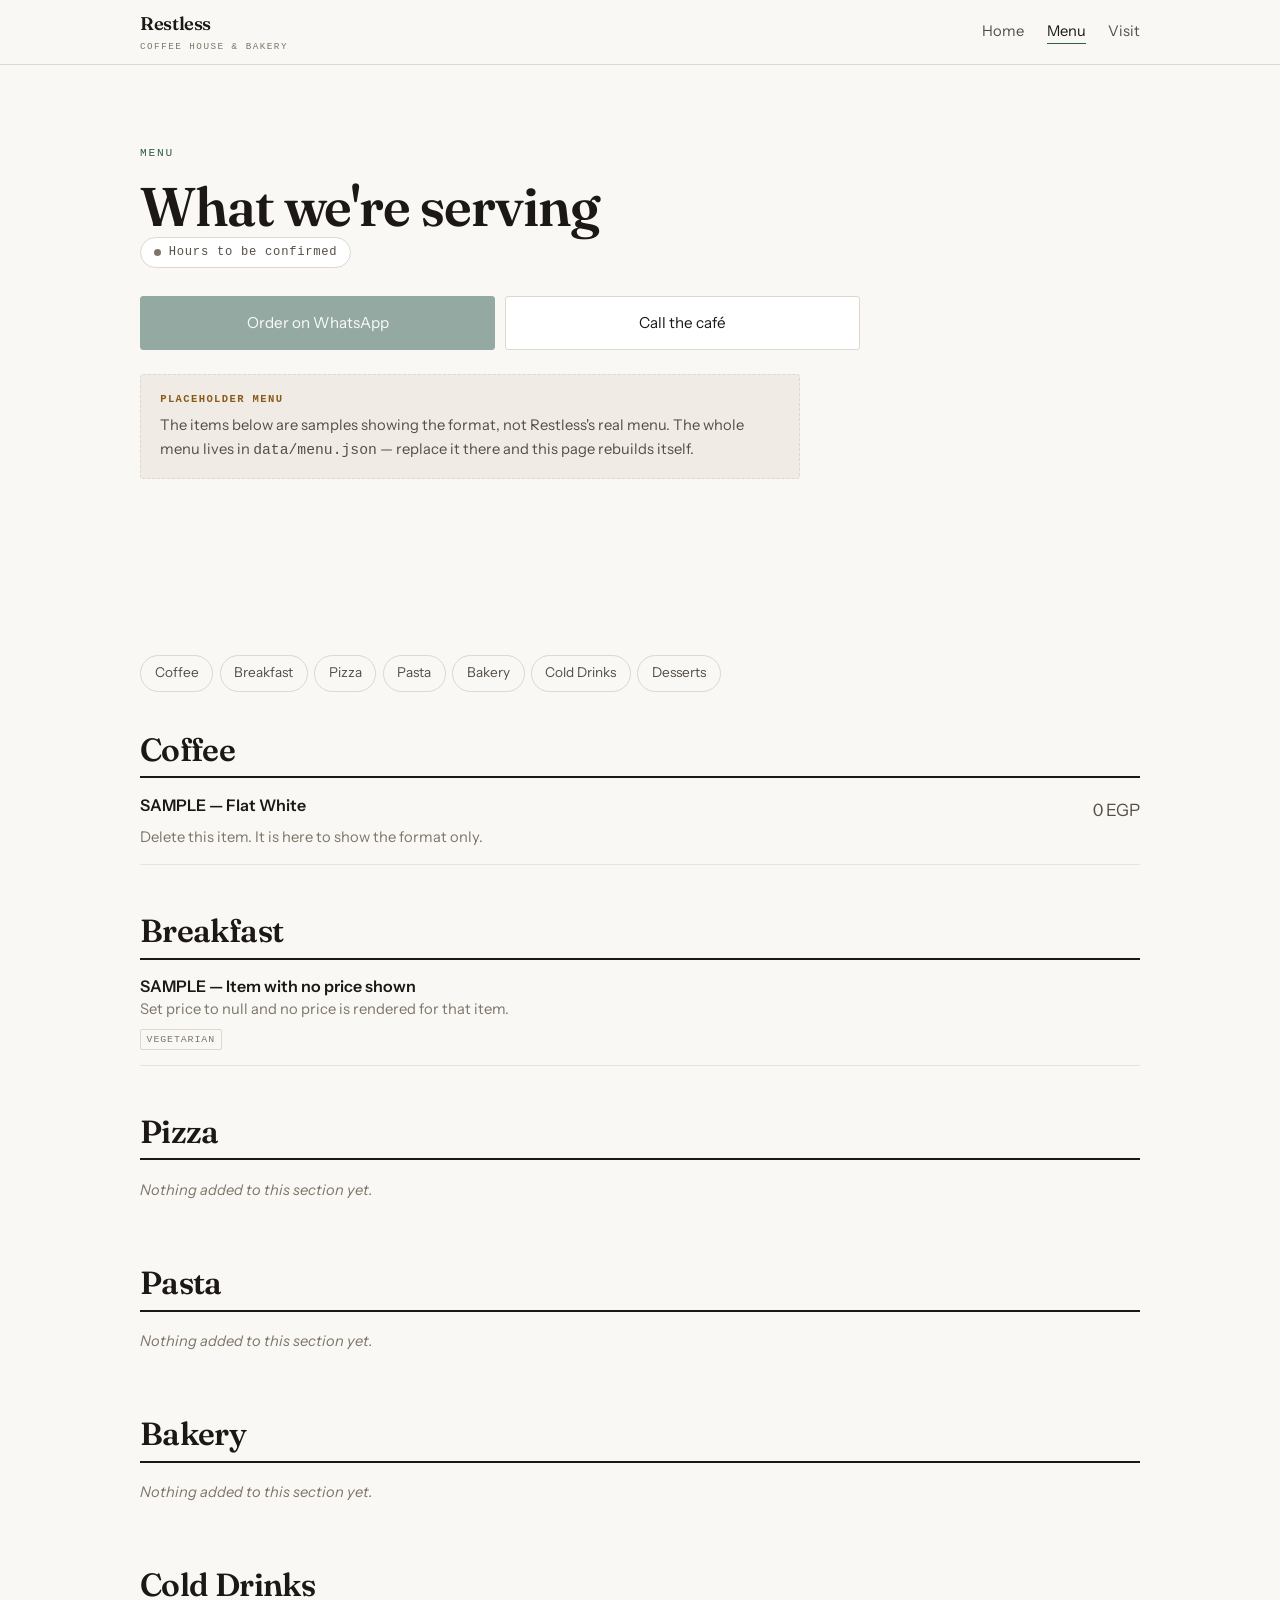
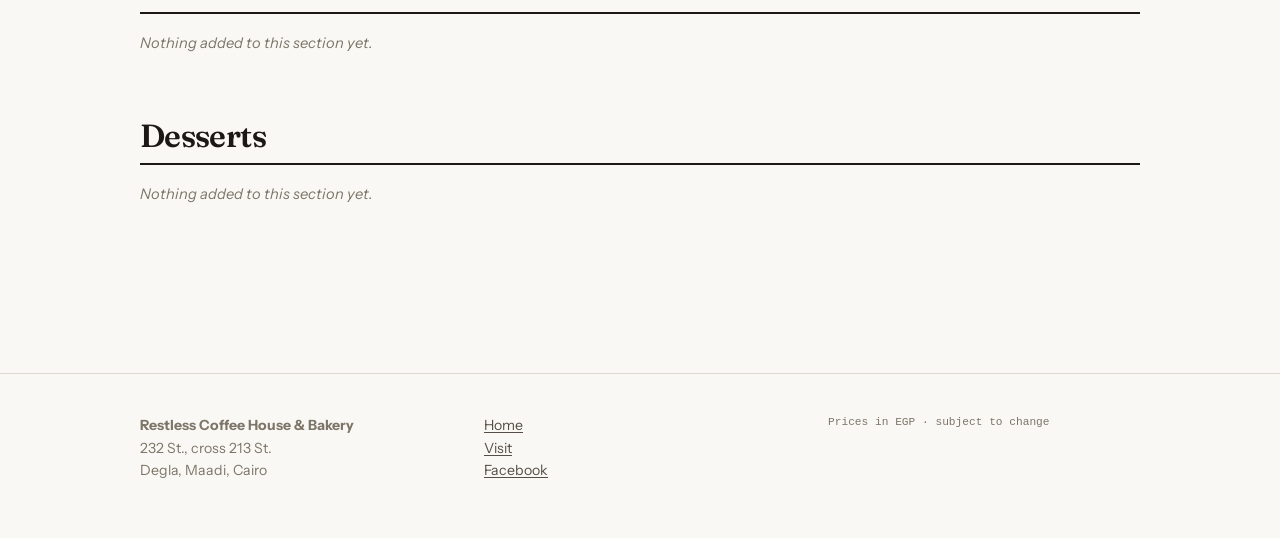
==== menu.html @ 76b046ca "Scaffold the Restless website Plain HTML/CSS/JS, no build step — chosen for load speed on mobile dat" ====
<!doctype html>
<html lang="en" data-base="./">
<head>
<meta charset="utf-8">
<meta name="viewport" content="width=device-width, initial-scale=1, viewport-fit=cover">
<title>Menu — Restless Coffee House &amp; Bakery</title>
<meta name="description" content="The full menu at Restless Coffee House &amp; Bakery, Degla, Maadi — coffee, breakfast, pizza, pasta and bakery.">
<meta name="color-scheme" content="light dark">

<link rel="preconnect" href="https://fonts.googleapis.com">
<link rel="preconnect" href="https://fonts.gstatic.com" crossorigin>
<link rel="stylesheet" href="https://fonts.googleapis.com/css2?family=Fraunces:opsz,wght@9..144,500;9..144,600&family=Instrument+Sans:wght@400;500;600&display=swap">
<link rel="stylesheet" href="assets/css/site.css">
</head>

<body>
<a class="skip" href="#main">Skip to content</a>

<header class="site-head">
  <div class="wrap">
    <a class="brand" href="index.html">
      <span>Restless<small>Coffee House &amp; Bakery</small></span>
    </a>
    <nav class="nav" aria-label="Primary">
      <a href="index.html">Home</a>
      <a href="menu.html" aria-current="page">Menu</a>
      <a href="visit.html">Visit</a>
    </nav>
  </div>
</header>

<main id="main">
  <section class="hero wrap">
    <p class="eyebrow">Menu</p>
    <h1>What we're serving</h1>
    <p><span class="status" data-status hidden>Checking hours…</span></p>

    <ul class="actions">
      <li><a class="btn btn--primary" data-whatsapp="Hi Restless, I'd like to place an order." href="#">Order on WhatsApp</a></li>
      <li><a class="btn" data-tel href="#">Call the café</a></li>
    </ul>

    <div class="notice">
      <b>Placeholder menu</b>
      <p>The items below are samples showing the format, not Restless's real menu. The whole menu lives in <code>data/menu.json</code> — replace it there and this page rebuilds itself.</p>
    </div>
  </section>

  <section class="section wrap">
    <ul class="menu-nav" data-menu-nav></ul>
    <div data-menu>
      <p class="empty">Loading the menu…</p>
    </div>
  </section>
</main>

<footer class="site-foot">
  <div class="wrap">
    <div>
      <strong>Restless Coffee House &amp; Bakery</strong><br>
      232 St., cross 213 St.<br>
      Degla, Maadi, Cairo
    </div>
    <div>
      <a href="index.html">Home</a><br>
      <a href="visit.html">Visit</a><br>
      <a href="https://www.facebook.com/restless.coffeehouse/" target="_blank" rel="noopener">Facebook</a>
    </div>
    <div class="colophon">Prices in EGP · subject to change</div>
  </div>
</footer>

<script src="assets/js/site.js" defer></script>
</body>
</html>
---- assets/css/site.css ----
/* ==========================================================================
   Restless Coffee House & Bakery

   PLACEHOLDER VISUAL IDENTITY.
   Every colour and typeface is defined once, in the :root block below.
   When the logo and photography arrive, the palette gets rebuilt from them
   and only this block changes — no page markup needs touching.
   ========================================================================== */

:root {
  /* -- colour: light ----------------------------------------------------- */
  --paper:        #faf8f5;
  --surface:      #ffffff;
  --surface-sunk: #f0ece5;
  --line:         #ddd7cd;
  --line-soft:    #e9e4db;

  --ink:          #1c1815;
  --ink-mid:      #554e46;
  --ink-soft:     #7d7568;

  --accent:       #2f5d50;   /* placeholder */
  --accent-hi:    #3d7a68;
  --on-accent:    #ffffff;

  --ok:           #2f6b3f;
  --warn:         #8a5a1a;

  /* -- type -------------------------------------------------------------- */
  --font-display: "Fraunces", Georgia, "Times New Roman", serif;
  --font-body:    "Instrument Sans", system-ui, -apple-system, "Segoe UI", sans-serif;
  --font-mono:    ui-monospace, SFMono-Regular, Menlo, Consolas, monospace;

  /* -- metrics ----------------------------------------------------------- */
  --measure: 66ch;
  --wide: 1080px;
  --pad: clamp(1.1rem, 4vw, 2.5rem);
  --radius: 3px;
}

@media (prefers-color-scheme: dark) {
  :root:not([data-theme="light"]) {
    --paper:        #14120f;
    --surface:      #1c1a16;
    --surface-sunk: #24211c;
    --line:         #3a352d;
    --line-soft:    #2a2620;

    --ink:          #f0ece4;
    --ink-mid:      #bbb3a6;
    --ink-soft:     #8d8578;

    --accent:       #6fb09b;
    --accent-hi:    #8cc9b4;
    --on-accent:    #10201b;

    --ok:           #7fbe8d;
    --warn:         #d9a55f;
  }
}

:root[data-theme="dark"] {
  --paper:        #14120f;
  --surface:      #1c1a16;
  --surface-sunk: #24211c;
  --line:         #3a352d;
  --line-soft:    #2a2620;

  --ink:          #f0ece4;
  --ink-mid:      #bbb3a6;
  --ink-soft:     #8d8578;

  --accent:       #6fb09b;
  --accent-hi:    #8cc9b4;
  --on-accent:    #10201b;

  --ok:           #7fbe8d;
  --warn:         #d9a55f;
}

/* ==========================================================================
   base
   ========================================================================== */

*, *::before, *::after { box-sizing: border-box; }

body {
  margin: 0;
  background: var(--paper);
  color: var(--ink);
  font-family: var(--font-body);
  font-size: 17px;
  line-height: 1.6;
  -webkit-font-smoothing: antialiased;
}

img { max-width: 100%; display: block; }

a { color: var(--accent); text-underline-offset: 2px; }
a:focus-visible,
button:focus-visible { outline: 2px solid var(--accent-hi); outline-offset: 3px; border-radius: var(--radius); }

h1, h2, h3 {
  font-family: var(--font-display);
  font-weight: 600;
  line-height: 1.1;
  letter-spacing: -0.02em;
  text-wrap: balance;
  margin: 0;
}

h1 { font-size: clamp(2.2rem, 6.5vw, 3.4rem); }
h2 { font-size: clamp(1.5rem, 4vw, 2rem); }
h3 { font-size: 1.1rem; letter-spacing: -0.01em; }

p { margin: 0 0 1rem; max-width: var(--measure); }

.eyebrow {
  font-family: var(--font-mono);
  font-size: 0.7rem;
  letter-spacing: 0.16em;
  text-transform: uppercase;
  color: var(--accent);
  margin: 0 0 0.9rem;
}

.wrap { max-width: var(--wide); margin: 0 auto; padding-inline: var(--pad); }

.skip {
  position: absolute; left: -9999px;
  background: var(--accent); color: var(--on-accent);
  padding: 0.6rem 1rem; z-index: 100;
}
.skip:focus { left: 1rem; top: 1rem; }

/* ==========================================================================
   header + nav
   ========================================================================== */

.site-head {
  border-bottom: 1px solid var(--line);
  background: var(--paper);
  position: sticky; top: 0; z-index: 40;
}

.site-head .wrap {
  display: flex;
  align-items: center;
  justify-content: space-between;
  gap: 1rem;
  min-height: 64px;
}

.brand {
  font-family: var(--font-display);
  font-weight: 600;
  font-size: 1.15rem;
  letter-spacing: -0.02em;
  color: var(--ink);
  text-decoration: none;
  display: flex;
  align-items: center;
  gap: 0.6rem;
}
.brand small {
  display: block;
  font-family: var(--font-mono);
  font-size: 0.58rem;
  letter-spacing: 0.16em;
  text-transform: uppercase;
  color: var(--ink-soft);
  font-weight: 400;
  margin-top: 0.15rem;
}

.nav { display: flex; gap: 1.4rem; align-items: center; }
.nav a {
  color: var(--ink-mid);
  text-decoration: none;
  font-size: 0.92rem;
}
.nav a:hover { color: var(--ink); }
.nav a[aria-current="page"] { color: var(--ink); box-shadow: inset 0 -1px 0 var(--accent); }

@media (max-width: 700px) {
  .site-head { position: static; }
  .site-head .wrap { flex-direction: column; align-items: flex-start; padding-block: 0.9rem; gap: 0.6rem; }
  .nav { flex-wrap: wrap; gap: 0 1.1rem; }
}

/* ==========================================================================
   action bar — the phone-first row of things people actually want
   ========================================================================== */

.actions {
  display: grid;
  grid-template-columns: repeat(auto-fit, minmax(150px, 1fr));
  gap: 0.6rem;
  margin: 1.75rem 0 0;
  padding: 0;
  list-style: none;
  max-width: 720px;
}

.btn {
  display: flex;
  align-items: center;
  justify-content: center;
  gap: 0.45rem;
  padding: 0.85rem 1rem;
  border: 1px solid var(--line);
  border-radius: var(--radius);
  background: var(--surface);
  color: var(--ink);
  font: inherit;
  font-size: 0.95rem;
  text-decoration: none;
  text-align: center;
  transition: border-color 120ms ease, background 120ms ease;
}
.btn:hover { border-color: var(--accent); }

.btn--primary {
  background: var(--accent);
  border-color: var(--accent);
  color: var(--on-accent);
}
.btn--primary:hover { background: var(--accent-hi); border-color: var(--accent-hi); }

.btn[aria-disabled="true"] { opacity: 0.5; pointer-events: none; }

/* ==========================================================================
   status pill (open / closed, computed from data/site.json)
   ========================================================================== */

.status {
  display: inline-flex;
  align-items: center;
  gap: 0.5rem;
  font-family: var(--font-mono);
  font-size: 0.76rem;
  letter-spacing: 0.06em;
  color: var(--ink-mid);
  border: 1px solid var(--line);
  border-radius: 999px;
  padding: 0.3rem 0.8rem;
  background: var(--surface);
}
.status::before {
  content: "";
  width: 7px; height: 7px; border-radius: 50%;
  background: var(--ink-soft);
}
.status[data-open="true"]::before { background: var(--ok); }
.status[data-open="false"]::before { background: var(--warn); }

/* ==========================================================================
   sections
   ========================================================================== */

.section { padding-block: clamp(2.5rem, 7vw, 4.5rem); }
.section + .section { border-top: 1px solid var(--line-soft); }
.section-head { margin-bottom: 1.75rem; }

.hero { padding-block: clamp(2.5rem, 8vw, 5rem); }
.hero p.lede { font-size: 1.15rem; color: var(--ink-mid); max-width: 46ch; }

/* -- fact grid ------------------------------------------------------------ */

.facts {
  display: grid;
  grid-template-columns: repeat(auto-fit, minmax(200px, 1fr));
  gap: 1.5rem 2rem;
  margin: 0;
}
.facts dt {
  font-family: var(--font-mono);
  font-size: 0.68rem;
  letter-spacing: 0.12em;
  text-transform: uppercase;
  color: var(--ink-soft);
  margin-bottom: 0.35rem;
}
.facts dd { margin: 0; line-height: 1.45; }
.facts dd a { color: var(--ink); text-decoration-color: var(--line); }
.facts dd a:hover { color: var(--accent); }
.facts .tel { font-variant-numeric: tabular-nums; display: block; }

/* -- hours table ---------------------------------------------------------- */

.hours { width: 100%; max-width: 420px; border-collapse: collapse; font-size: 0.95rem; }
.hours th, .hours td { text-align: left; padding: 0.5rem 0; border-bottom: 1px solid var(--line-soft); }
.hours th { font-weight: 400; color: var(--ink-mid); }
.hours td { text-align: right; font-variant-numeric: tabular-nums; }
.hours tr[data-today="true"] th,
.hours tr[data-today="true"] td { color: var(--ink); font-weight: 500; }

/* ==========================================================================
   menu
   ========================================================================== */

.menu-nav {
  display: flex;
  flex-wrap: wrap;
  gap: 0.4rem;
  padding: 0;
  margin: 0 0 2.5rem;
  list-style: none;
}
.menu-nav a {
  display: inline-block;
  padding: 0.4rem 0.85rem;
  border: 1px solid var(--line);
  border-radius: 999px;
  font-size: 0.85rem;
  color: var(--ink-mid);
  text-decoration: none;
}
.menu-nav a:hover { border-color: var(--accent); color: var(--ink); }

.menu-section { margin-bottom: 3rem; scroll-margin-top: 5rem; }
.menu-section > h2 {
  padding-bottom: 0.6rem;
  border-bottom: 2px solid var(--ink);
  margin-bottom: 0.25rem;
}
.menu-section .note { color: var(--ink-soft); font-size: 0.9rem; margin: 0.6rem 0 0; }

.menu-items { list-style: none; padding: 0; margin: 0; }

.menu-item {
  display: grid;
  grid-template-columns: 1fr auto;
  gap: 0.15rem 1.5rem;
  padding: 0.9rem 0;
  border-bottom: 1px solid var(--line-soft);
}
.menu-item h3 { grid-column: 1; margin: 0; font-family: var(--font-body); font-weight: 600; font-size: 1rem; letter-spacing: 0; }
.menu-item .price {
  grid-column: 2;
  grid-row: 1;
  font-variant-numeric: tabular-nums;
  color: var(--ink-mid);
  white-space: nowrap;
}
.menu-item .desc { grid-column: 1 / -1; margin: 0; color: var(--ink-soft); font-size: 0.92rem; max-width: 56ch; }

.tags { display: flex; gap: 0.35rem; flex-wrap: wrap; grid-column: 1 / -1; margin-top: 0.3rem; }
.tag {
  font-family: var(--font-mono);
  font-size: 0.62rem;
  letter-spacing: 0.09em;
  text-transform: uppercase;
  color: var(--ink-soft);
  border: 1px solid var(--line);
  border-radius: 2px;
  padding: 0.1rem 0.35rem;
}

.empty {
  color: var(--ink-soft);
  font-style: italic;
  font-size: 0.92rem;
  padding: 0.9rem 0;
}

/* ==========================================================================
   build notice — visible only while the site is unfinished. Delete the
   element from the pages when the real content lands.
   ========================================================================== */

.notice {
  background: var(--surface-sunk);
  border: 1px dashed var(--line);
  border-radius: var(--radius);
  padding: 1rem 1.2rem;
  margin: 1.5rem 0;
  font-size: 0.92rem;
  color: var(--ink-mid);
  max-width: var(--measure);
}
.notice b {
  display: block;
  font-family: var(--font-mono);
  font-size: 0.66rem;
  letter-spacing: 0.13em;
  text-transform: uppercase;
  color: var(--warn);
  margin-bottom: 0.4rem;
}
.notice :last-child { margin-bottom: 0; }

/* ==========================================================================
   footer
   ========================================================================== */

.site-foot {
  border-top: 1px solid var(--line);
  margin-top: 2rem;
  padding-block: 2.5rem 3.5rem;
  color: var(--ink-soft);
  font-size: 0.88rem;
}
.site-foot .wrap { display: grid; grid-template-columns: repeat(auto-fit, minmax(200px, 1fr)); gap: 1.5rem 2rem; }
.site-foot a { color: var(--ink-mid); }
.site-foot .colophon { font-family: var(--font-mono); font-size: 0.7rem; }

@media (prefers-reduced-motion: reduce) {
  *, *::before, *::after { animation-duration: 0.01ms !important; transition-duration: 0.01ms !important; }
}
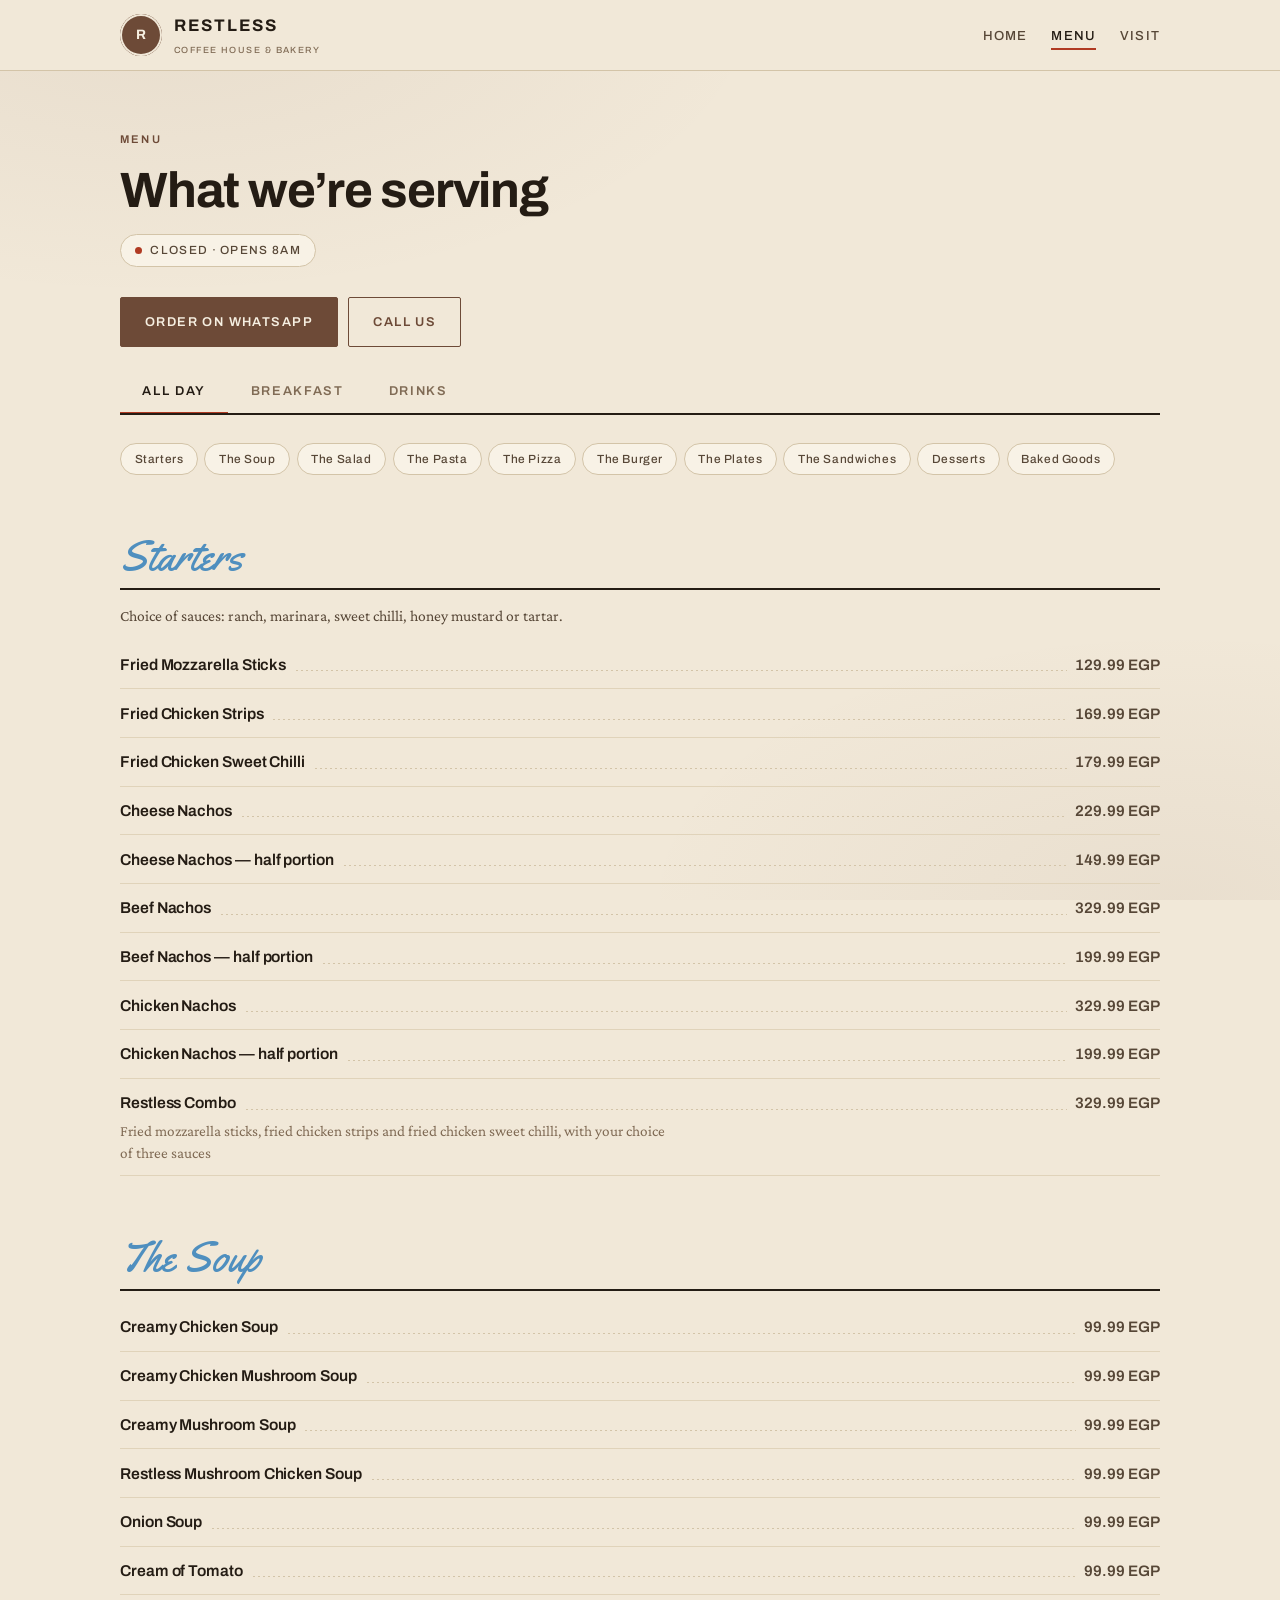
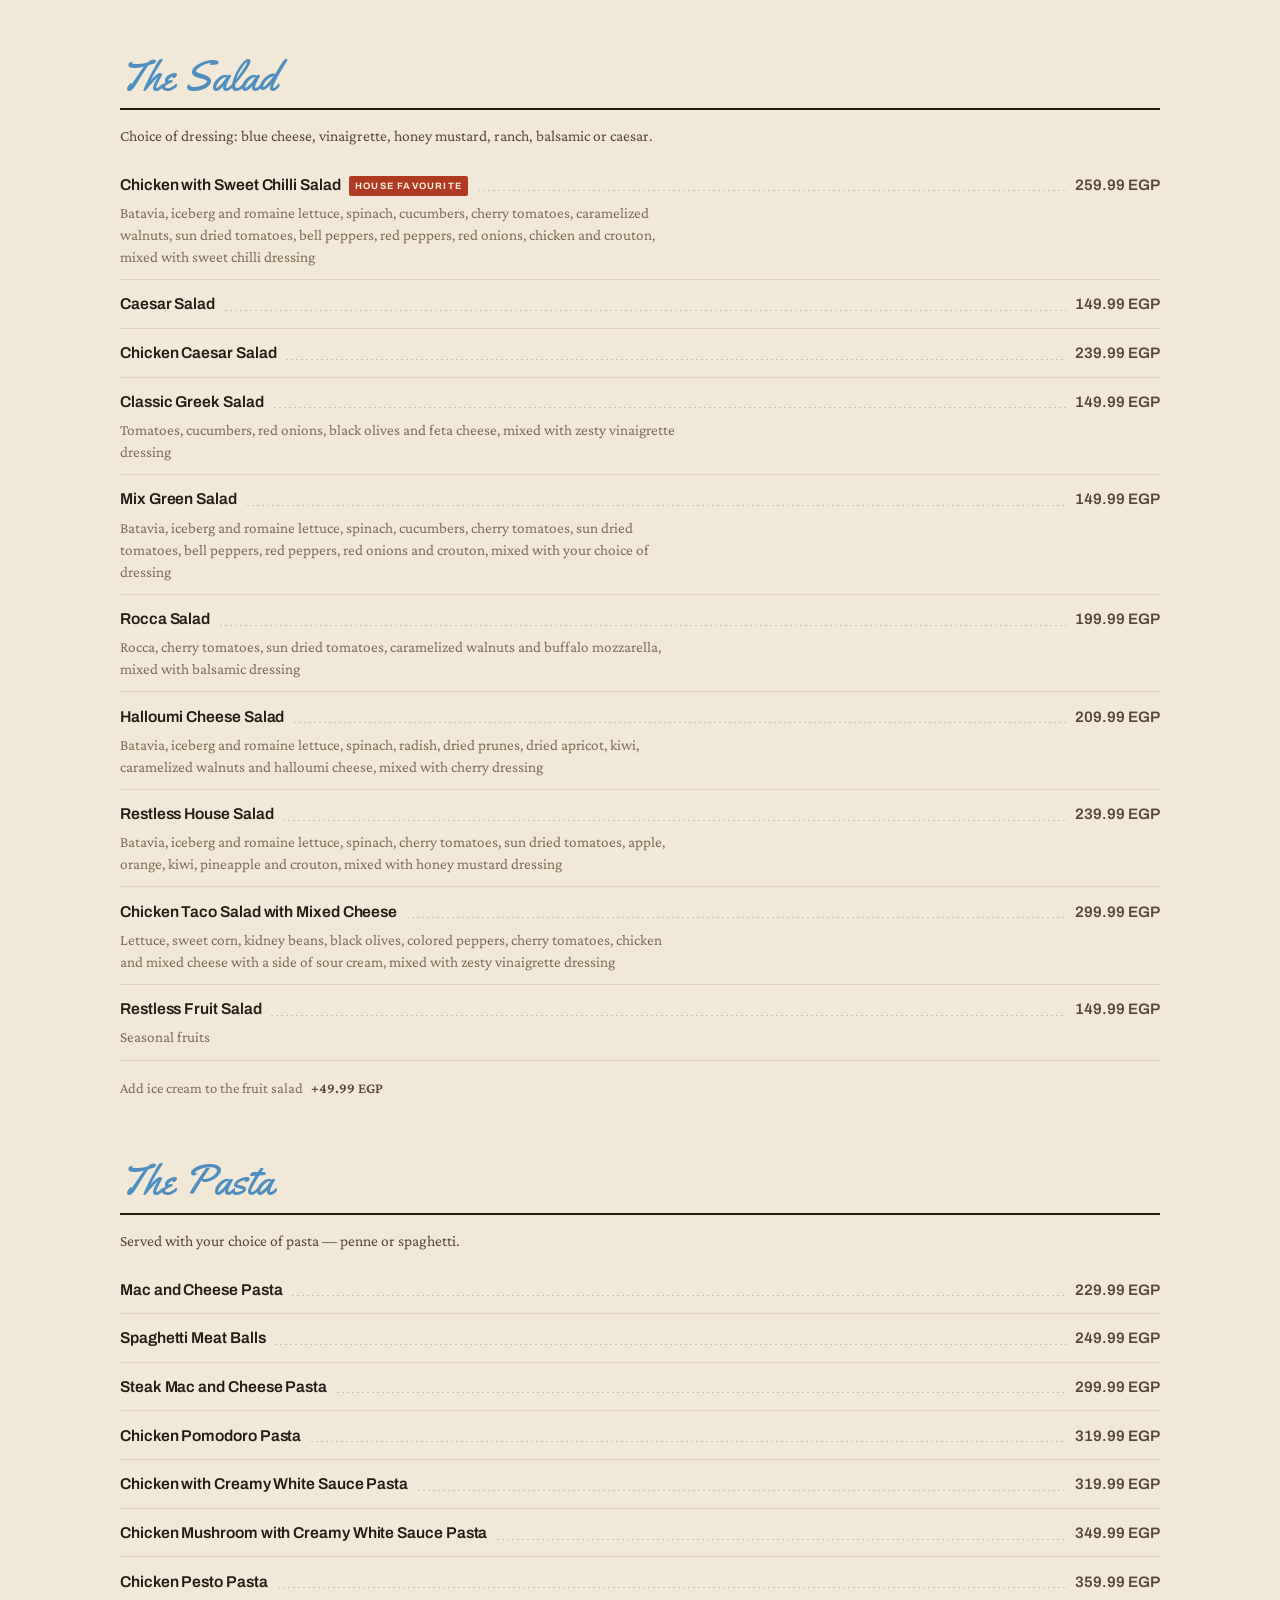
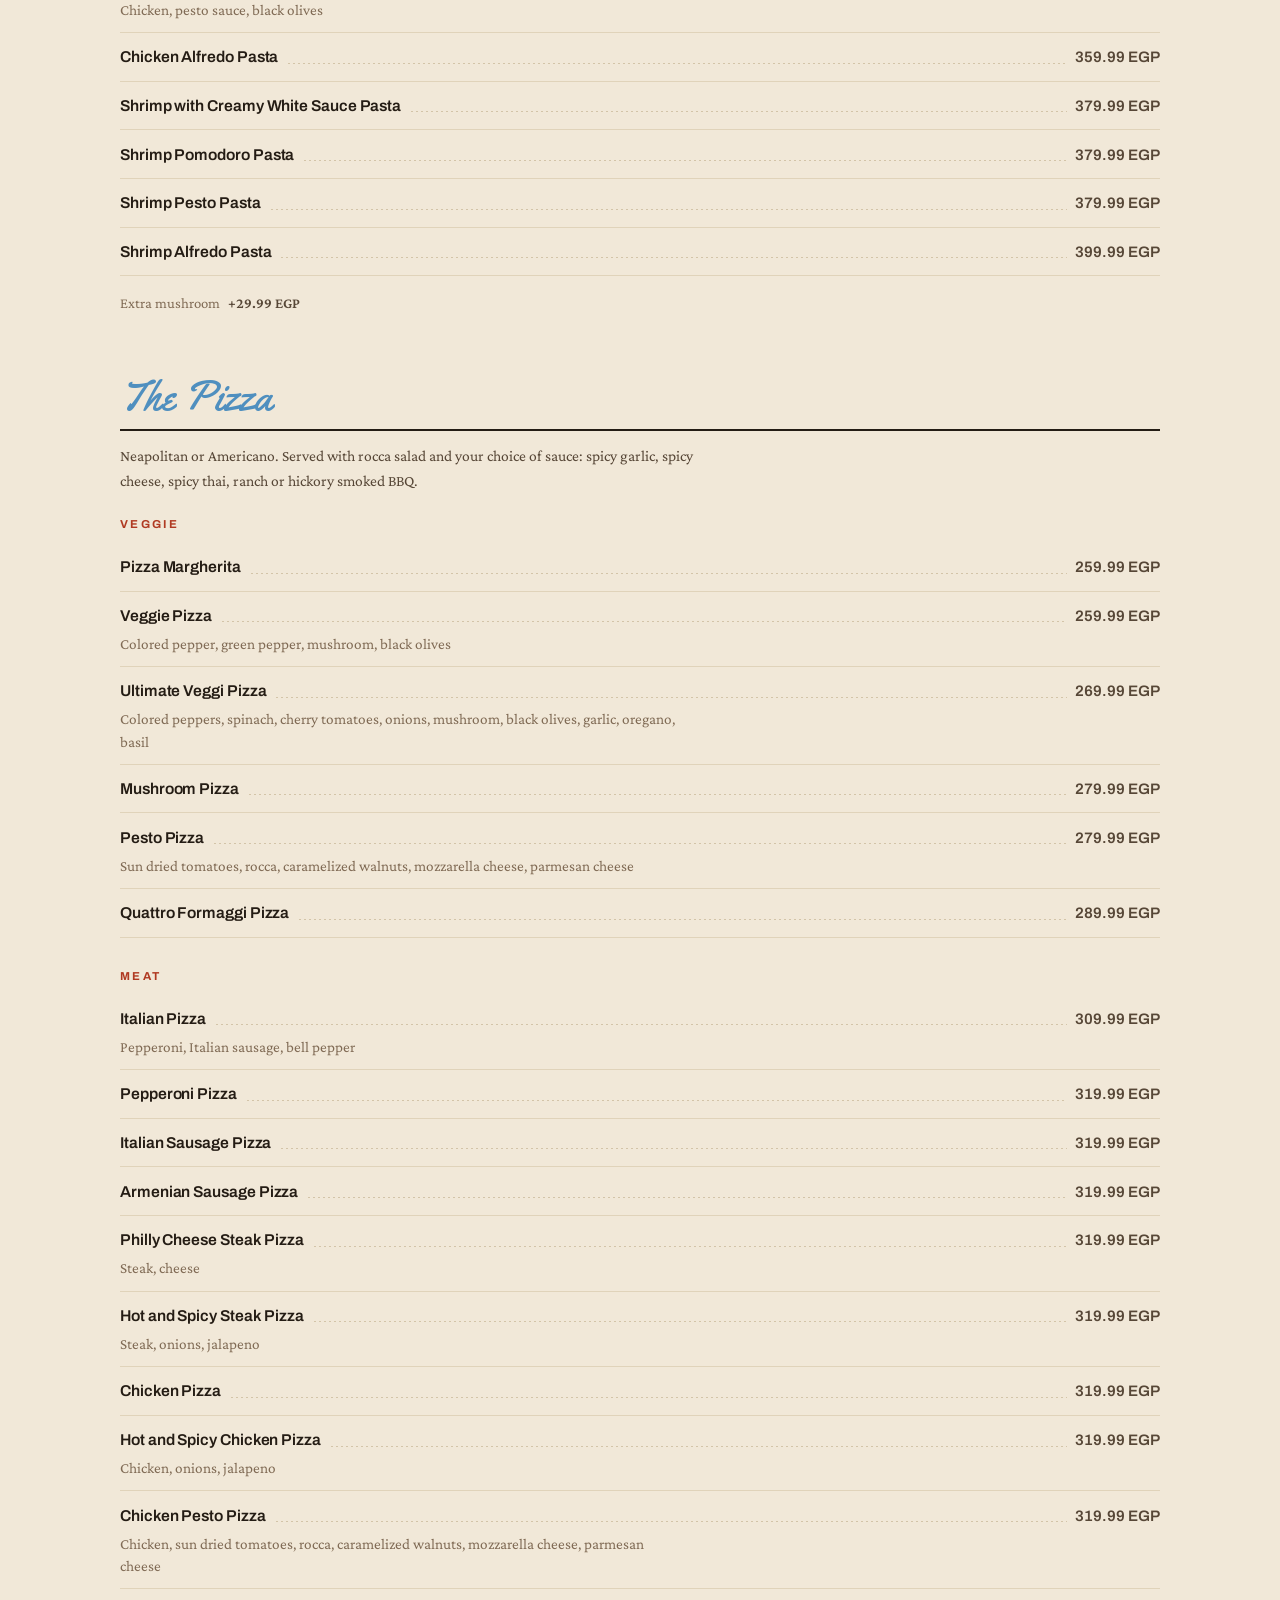
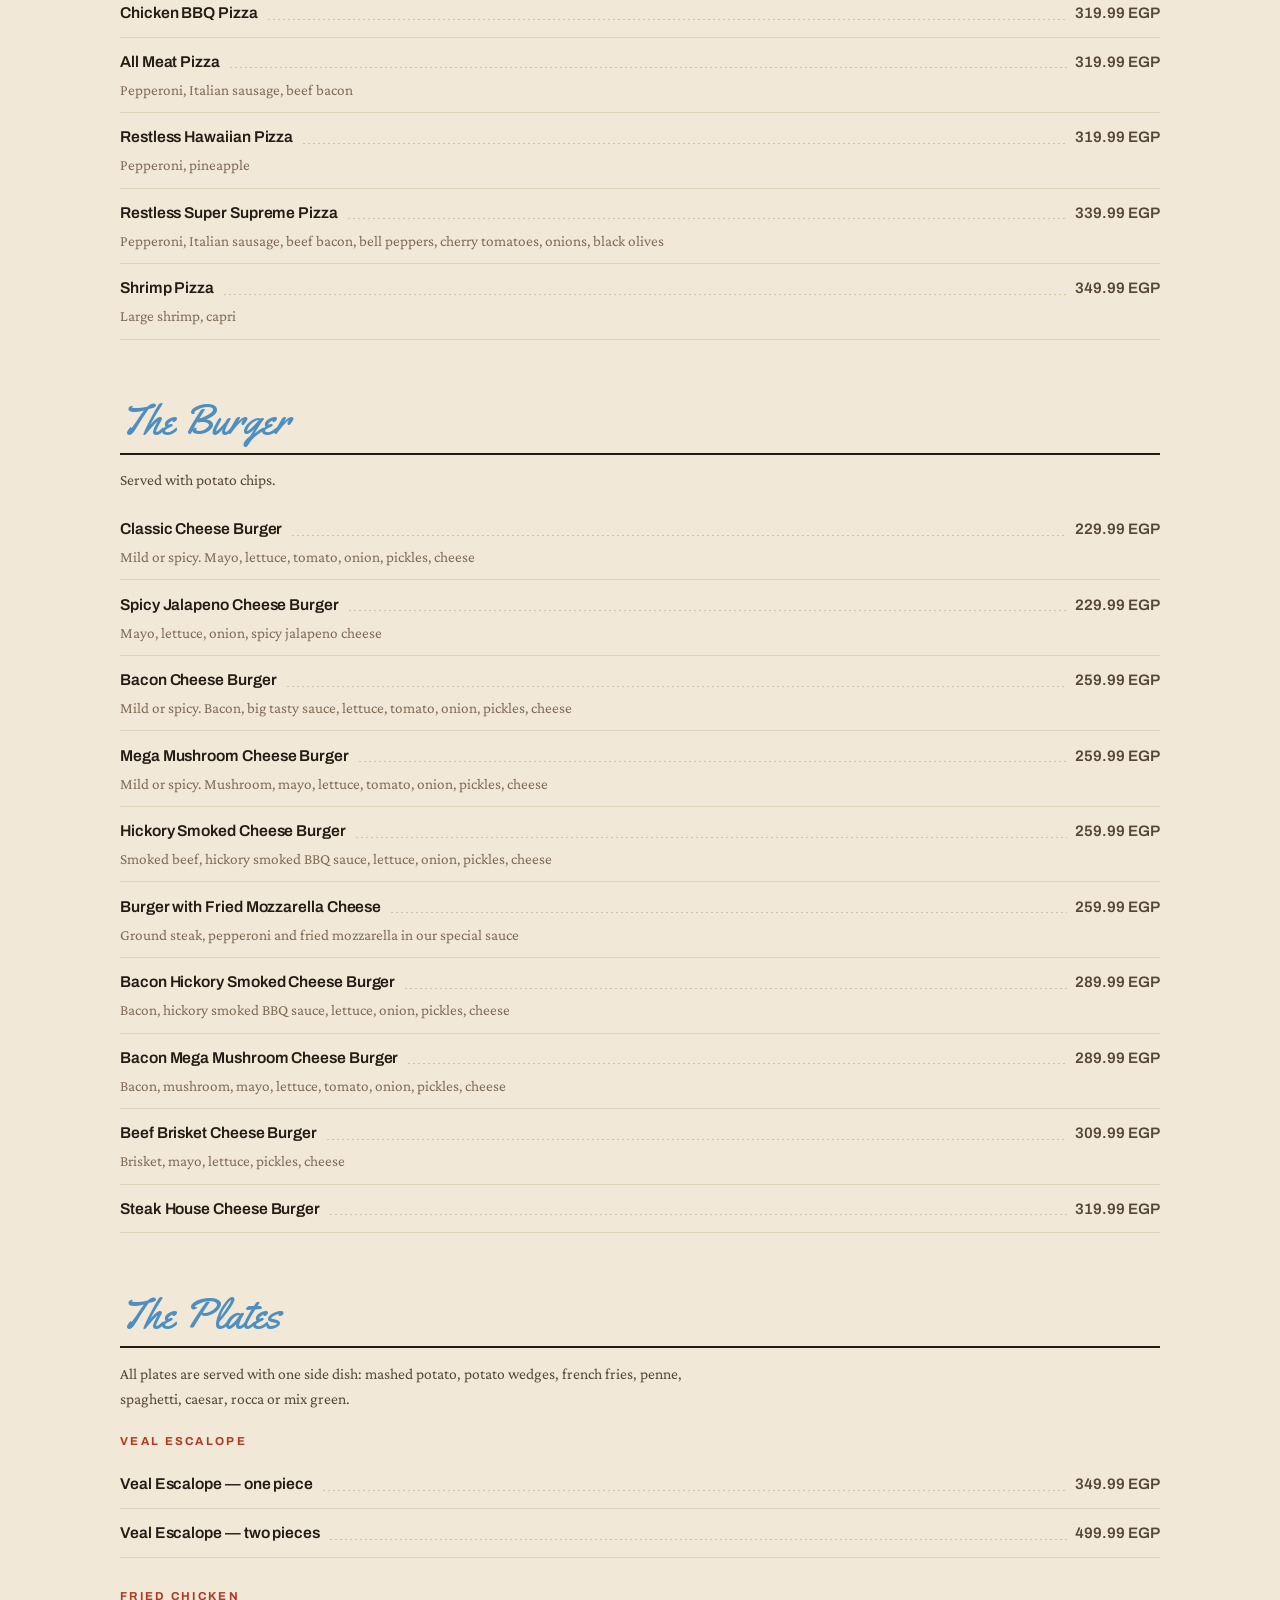
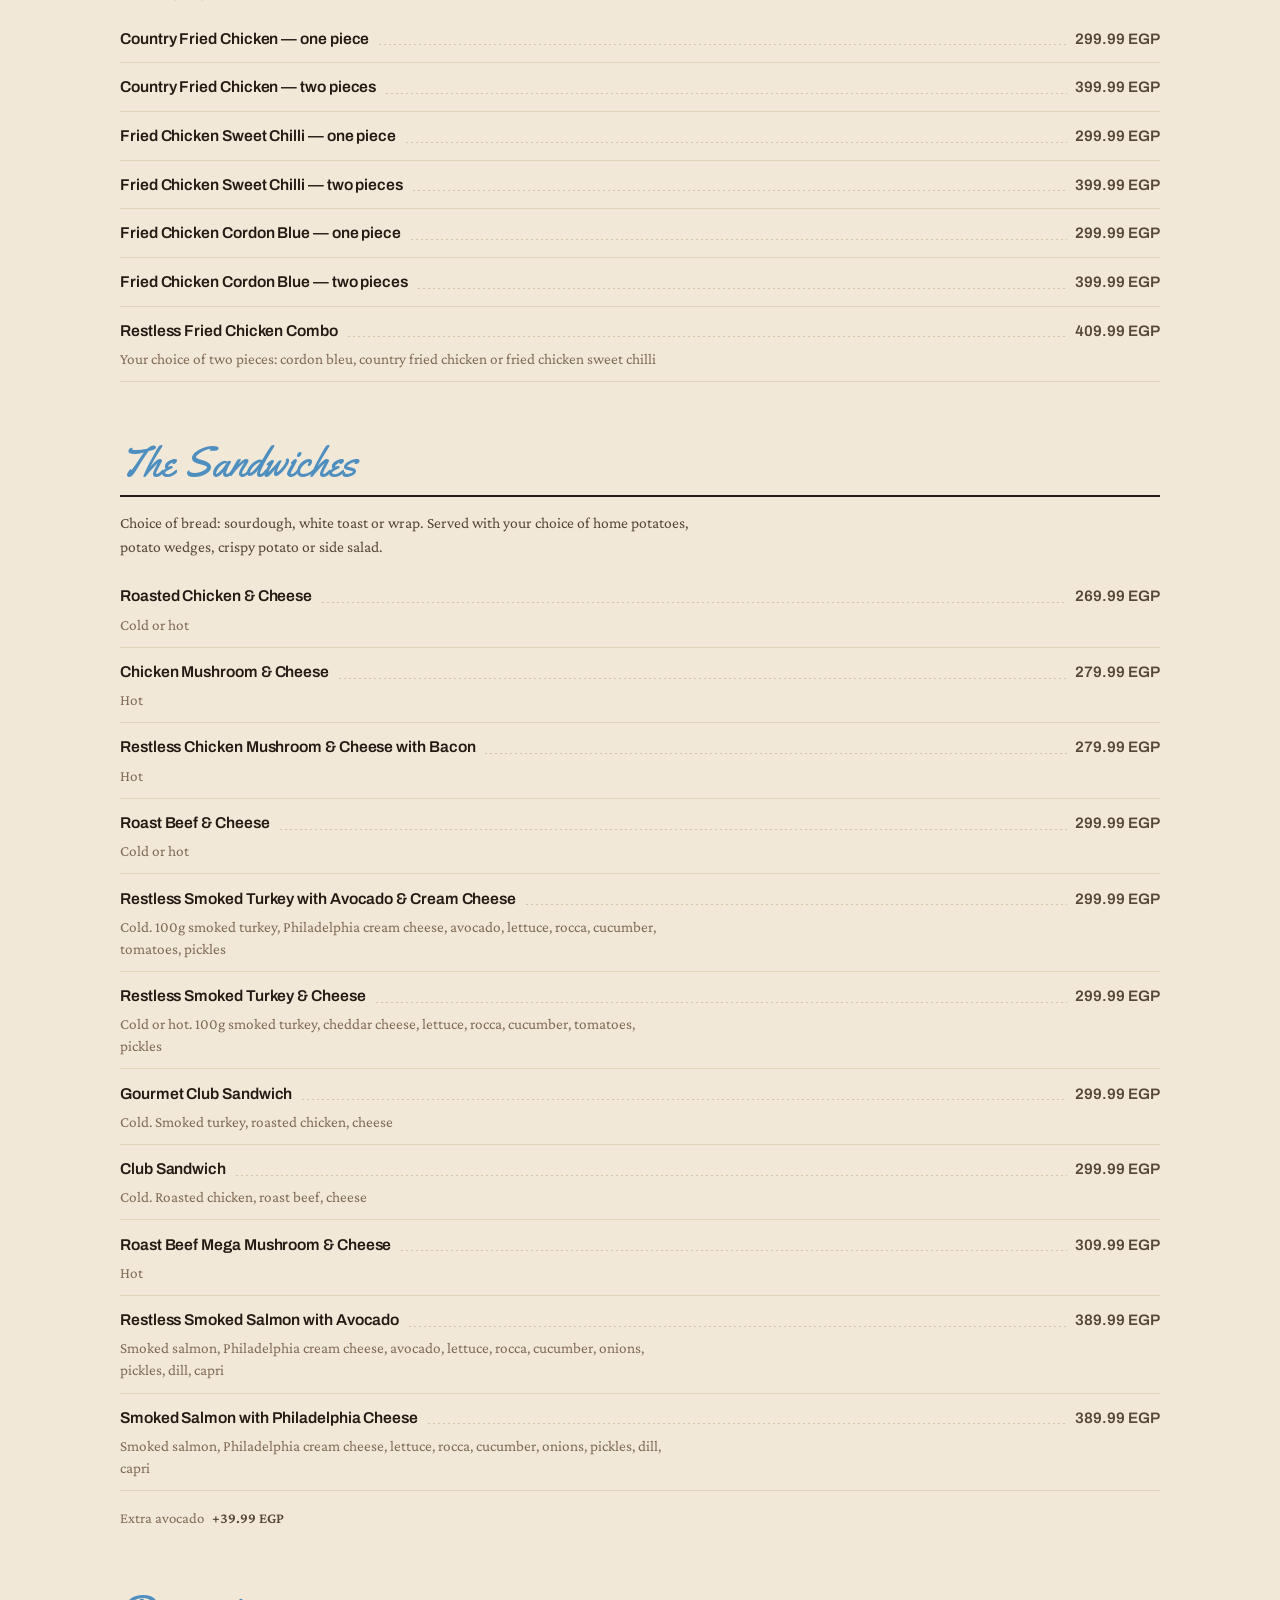
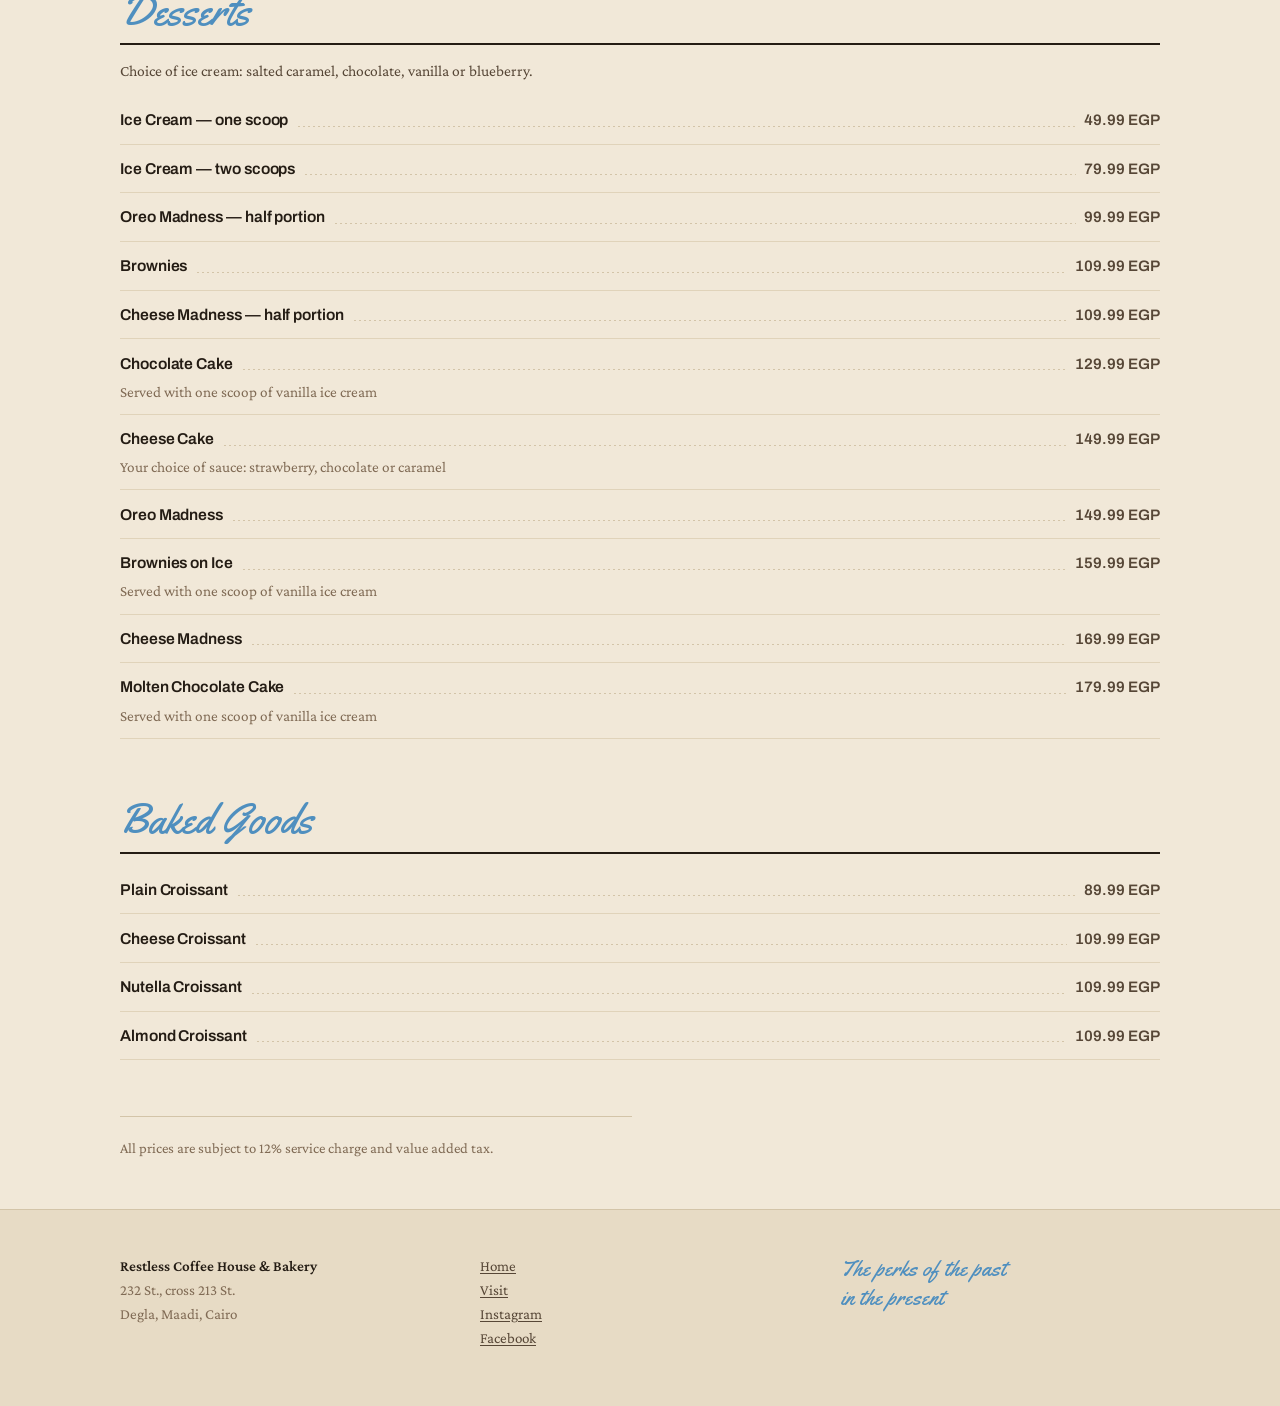
==== commit a0797e39: "Build the real site: brand identity and the full menu Identity taken from the brand's own material r" ====
--- a/menu.html
+++ b/menu.html
@@ -4,22 +4,27 @@
 <meta charset="utf-8">
 <meta name="viewport" content="width=device-width, initial-scale=1, viewport-fit=cover">
 <title>Menu — Restless Coffee House &amp; Bakery</title>
-<meta name="description" content="The full menu at Restless Coffee House &amp; Bakery, Degla, Maadi — coffee, breakfast, pizza, pasta and bakery.">
+<meta name="description" content="The full menu at Restless, Degla Maadi — breakfast, coffee, pizza, pasta, burgers, salads, sandwiches and bakery, with prices in EGP.">
 <meta name="color-scheme" content="light dark">
+
+<meta property="og:type" content="website">
+<meta property="og:title" content="Menu — Restless Coffee House &amp; Bakery">
+<meta property="og:description" content="Breakfast, coffee, pizza, pasta and bakery. Degla, Maadi.">
 
 <link rel="preconnect" href="https://fonts.googleapis.com">
 <link rel="preconnect" href="https://fonts.gstatic.com" crossorigin>
-<link rel="stylesheet" href="https://fonts.googleapis.com/css2?family=Fraunces:opsz,wght@9..144,500;9..144,600&family=Instrument+Sans:wght@400;500;600&display=swap">
+<link rel="stylesheet" href="https://fonts.googleapis.com/css2?family=Archivo:wght@400;500;600;700&family=Crimson+Pro:ital,wght@0,400;0,600;1,400&family=Yellowtail&display=swap">
 <link rel="stylesheet" href="assets/css/site.css">
 </head>
 
 <body>
-<a class="skip" href="#main">Skip to content</a>
+<a class="skip" href="#menu">Skip to the menu</a>
 
 <header class="site-head">
   <div class="wrap">
     <a class="brand" href="index.html">
-      <span>Restless<small>Coffee House &amp; Bakery</small></span>
+      <span class="brand-mark brand-mark--fallback" data-brand-mark aria-hidden="true">R</span>
+      <span class="brand-name">Restless<small>Coffee House &amp; Bakery</small></span>
     </a>
     <nav class="nav" aria-label="Primary">
       <a href="index.html">Home</a>
@@ -29,25 +34,23 @@
   </div>
 </header>
 
-<main id="main">
-  <section class="hero wrap">
+<main>
+  <section class="page-head wrap">
     <p class="eyebrow">Menu</p>
-    <h1>What we're serving</h1>
-    <p><span class="status" data-status hidden>Checking hours…</span></p>
+    <h1>What we&rsquo;re serving</h1>
+    <p style="margin-top:1rem"><span class="status" data-status hidden>Checking hours…</span></p>
 
     <ul class="actions">
       <li><a class="btn btn--primary" data-whatsapp="Hi Restless, I'd like to place an order." href="#">Order on WhatsApp</a></li>
-      <li><a class="btn" data-tel href="#">Call the café</a></li>
+      <li><a class="btn" data-tel href="#">Call us</a></li>
     </ul>
-
-    <div class="notice">
-      <b>Placeholder menu</b>
-      <p>The items below are samples showing the format, not Restless's real menu. The whole menu lives in <code>data/menu.json</code> — replace it there and this page rebuilds itself.</p>
-    </div>
   </section>
 
-  <section class="section wrap">
-    <ul class="menu-nav" data-menu-nav></ul>
+  <section class="wrap" id="menu">
+    <div role="tablist" aria-label="Menus" class="menu-tabs" data-menu-tabs></div>
+    <p class="menu-note" data-menu-note hidden></p>
+    <ul class="menu-jump" data-menu-jump></ul>
+
     <div data-menu>
       <p class="empty">Loading the menu…</p>
     </div>
@@ -64,9 +67,12 @@
     <div>
       <a href="index.html">Home</a><br>
       <a href="visit.html">Visit</a><br>
+      <a href="https://www.instagram.com/restless.coffeehouse/" target="_blank" rel="noopener">Instagram</a><br>
       <a href="https://www.facebook.com/restless.coffeehouse/" target="_blank" rel="noopener">Facebook</a>
     </div>
-    <div class="colophon">Prices in EGP · subject to change</div>
+    <div>
+      <span class="script">The perks of the past<br>in the present</span>
+    </div>
   </div>
 </footer>
 
--- a/assets/css/site.css
+++ b/assets/css/site.css
@@ -1,81 +1,111 @@
 /* ==========================================================================
    Restless Coffee House & Bakery
-
-   PLACEHOLDER VISUAL IDENTITY.
-   Every colour and typeface is defined once, in the :root block below.
-   When the logo and photography arrive, the palette gets rebuilt from them
-   and only this block changes — no page markup needs touching.
+   "The perks of the past in the present."
+
+   The palette is taken from the brand's own material:
+     · sepia    — the textured brown ring of the badge logo
+     · chalk    — the pencil-blue disc behind the illustration
+     · paper    — the aged cream stock the printed menu is set on
+     · red      — the callouts and section flashes on the printed menu
+     · script   — the sky-blue brush script used for "The Pasta", "The Pizza"
+
+   Every colour is defined once, in the token blocks below.
    ========================================================================== */
 
 :root {
-  /* -- colour: light ----------------------------------------------------- */
-  --paper:        #faf8f5;
-  --surface:      #ffffff;
-  --surface-sunk: #f0ece5;
-  --line:         #ddd7cd;
-  --line-soft:    #e9e4db;
-
-  --ink:          #1c1815;
-  --ink-mid:      #554e46;
-  --ink-soft:     #7d7568;
-
-  --accent:       #2f5d50;   /* placeholder */
-  --accent-hi:    #3d7a68;
-  --on-accent:    #ffffff;
-
-  --ok:           #2f6b3f;
-  --warn:         #8a5a1a;
+  /* -- surfaces: aged paper --------------------------------------------- */
+  --paper:        #f1e8d8;
+  --paper-deep:   #e7dbc5;
+  --surface:      #f8f2e6;
+  --surface-sunk: #ebe0cc;
+  --line:         #d3c4a8;
+  --line-soft:    #e0d3ba;
+
+  /* -- ink --------------------------------------------------------------- */
+  --ink:          #241c14;
+  --ink-mid:      #574737;
+  --ink-soft:     #806b55;
+
+  /* -- brand ------------------------------------------------------------- */
+  --sepia:        #6d4a37;
+  --sepia-deep:   #4e3325;
+  --chalk:        #7ca6c4;
+  --script:       #4f8fbf;
+  --red:          #b03a22;
+  --on-sepia:     #f6efe1;
+
+  --ok:           #3f6b42;
 
   /* -- type -------------------------------------------------------------- */
-  --font-display: "Fraunces", Georgia, "Times New Roman", serif;
-  --font-body:    "Instrument Sans", system-ui, -apple-system, "Segoe UI", sans-serif;
-  --font-mono:    ui-monospace, SFMono-Regular, Menlo, Consolas, monospace;
+  --f-script:  "Yellowtail", "Brush Script MT", cursive;
+  --f-display: "Archivo", "Helvetica Neue", Arial, sans-serif;
+  --f-body:    "Crimson Pro", Georgia, "Times New Roman", serif;
 
   /* -- metrics ----------------------------------------------------------- */
-  --measure: 66ch;
-  --wide: 1080px;
-  --pad: clamp(1.1rem, 4vw, 2.5rem);
-  --radius: 3px;
+  --measure: 64ch;
+  --wide: 1120px;
+  --pad: clamp(1.15rem, 4vw, 2.5rem);
+  --radius: 2px;
+
+  /* Paper grain. Two very soft radial washes + a fine speckle, so the ground
+     reads as stock rather than flat fill. Cheap, and no image to download. */
+  --grain:
+    radial-gradient(ellipse 80% 55% at 12% 0%, rgba(109, 74, 55, 0.07), transparent 60%),
+    radial-gradient(ellipse 70% 50% at 92% 100%, rgba(109, 74, 55, 0.06), transparent 60%);
 }
 
 @media (prefers-color-scheme: dark) {
   :root:not([data-theme="light"]) {
-    --paper:        #14120f;
-    --surface:      #1c1a16;
-    --surface-sunk: #24211c;
-    --line:         #3a352d;
-    --line-soft:    #2a2620;
-
-    --ink:          #f0ece4;
-    --ink-mid:      #bbb3a6;
-    --ink-soft:     #8d8578;
-
-    --accent:       #6fb09b;
-    --accent-hi:    #8cc9b4;
-    --on-accent:    #10201b;
-
-    --ok:           #7fbe8d;
-    --warn:         #d9a55f;
+    --paper:        #17110c;
+    --paper-deep:   #120d09;
+    --surface:      #1f1811;
+    --surface-sunk: #271f16;
+    --line:         #43362a;
+    --line-soft:    #302619;
+
+    --ink:          #f2e9d8;
+    --ink-mid:      #c0ae95;
+    --ink-soft:     #94816a;
+
+    --sepia:        #c99a76;
+    --sepia-deep:   #e0b895;
+    --chalk:        #8fb9d6;
+    --script:       #8dc0e2;
+    --red:          #e0805f;
+    --on-sepia:     #1b1209;
+
+    --ok:           #86bd8a;
+
+    --grain:
+      radial-gradient(ellipse 80% 55% at 12% 0%, rgba(201, 154, 118, 0.06), transparent 60%),
+      radial-gradient(ellipse 70% 50% at 92% 100%, rgba(201, 154, 118, 0.05), transparent 60%);
   }
 }
 
 :root[data-theme="dark"] {
-  --paper:        #14120f;
-  --surface:      #1c1a16;
-  --surface-sunk: #24211c;
-  --line:         #3a352d;
-  --line-soft:    #2a2620;
-
-  --ink:          #f0ece4;
-  --ink-mid:      #bbb3a6;
-  --ink-soft:     #8d8578;
-
-  --accent:       #6fb09b;
-  --accent-hi:    #8cc9b4;
-  --on-accent:    #10201b;
-
-  --ok:           #7fbe8d;
-  --warn:         #d9a55f;
+  --paper:        #17110c;
+  --paper-deep:   #120d09;
+  --surface:      #1f1811;
+  --surface-sunk: #271f16;
+  --line:         #43362a;
+  --line-soft:    #302619;
+
+  --ink:          #f2e9d8;
+  --ink-mid:      #c0ae95;
+  --ink-soft:     #94816a;
+
+  --sepia:        #c99a76;
+  --sepia-deep:   #e0b895;
+  --chalk:        #8fb9d6;
+  --script:       #8dc0e2;
+  --red:          #e0805f;
+  --on-sepia:     #1b1209;
+
+  --ok:           #86bd8a;
+
+  --grain:
+    radial-gradient(ellipse 80% 55% at 12% 0%, rgba(201, 154, 118, 0.06), transparent 60%),
+    radial-gradient(ellipse 70% 50% at 92% 100%, rgba(201, 154, 118, 0.05), transparent 60%);
 }
 
 /* ==========================================================================
@@ -86,60 +116,71 @@
 
 body {
   margin: 0;
-  background: var(--paper);
+  background-color: var(--paper);
+  background-image: var(--grain);
+  background-attachment: fixed;
   color: var(--ink);
-  font-family: var(--font-body);
-  font-size: 17px;
+  font-family: var(--f-body);
+  font-size: 18px;
   line-height: 1.6;
   -webkit-font-smoothing: antialiased;
 }
 
 img { max-width: 100%; display: block; }
 
-a { color: var(--accent); text-underline-offset: 2px; }
-a:focus-visible,
-button:focus-visible { outline: 2px solid var(--accent-hi); outline-offset: 3px; border-radius: var(--radius); }
-
-h1, h2, h3 {
-  font-family: var(--font-display);
-  font-weight: 600;
-  line-height: 1.1;
-  letter-spacing: -0.02em;
-  text-wrap: balance;
-  margin: 0;
-}
-
-h1 { font-size: clamp(2.2rem, 6.5vw, 3.4rem); }
-h2 { font-size: clamp(1.5rem, 4vw, 2rem); }
-h3 { font-size: 1.1rem; letter-spacing: -0.01em; }
+a { color: var(--sepia); text-underline-offset: 2px; }
+a:hover { color: var(--red); }
+:focus-visible { outline: 2px solid var(--script); outline-offset: 3px; border-radius: var(--radius); }
+
+h1, h2, h3, h4 { margin: 0; line-height: 1.12; text-wrap: balance; }
 
 p { margin: 0 0 1rem; max-width: var(--measure); }
-
-.eyebrow {
-  font-family: var(--font-mono);
-  font-size: 0.7rem;
-  letter-spacing: 0.16em;
-  text-transform: uppercase;
-  color: var(--accent);
-  margin: 0 0 0.9rem;
-}
+p:last-child { margin-bottom: 0; }
 
 .wrap { max-width: var(--wide); margin: 0 auto; padding-inline: var(--pad); }
+.narrow { max-width: 760px; }
 
 .skip {
   position: absolute; left: -9999px;
-  background: var(--accent); color: var(--on-accent);
-  padding: 0.6rem 1rem; z-index: 100;
+  background: var(--sepia); color: var(--on-sepia);
+  padding: 0.7rem 1.1rem; z-index: 100;
 }
 .skip:focus { left: 1rem; top: 1rem; }
 
-/* ==========================================================================
-   header + nav
+/* -- shared type roles ---------------------------------------------------- */
+
+.script {
+  font-family: var(--f-script);
+  font-weight: 400;
+  color: var(--script);
+  line-height: 1.3;
+  /* Yellowtail sits low; nudge the optical baseline */
+  padding-block: 0.08em;
+}
+
+.eyebrow {
+  font-family: var(--f-display);
+  font-size: 0.7rem;
+  font-weight: 600;
+  letter-spacing: 0.2em;
+  text-transform: uppercase;
+  color: var(--sepia);
+  margin: 0 0 0.85rem;
+}
+
+.rule {
+  border: 0;
+  border-top: 1px solid var(--line);
+  margin: 0;
+}
+
+/* ==========================================================================
+   header
    ========================================================================== */
 
 .site-head {
   border-bottom: 1px solid var(--line);
-  background: var(--paper);
+  background-color: var(--paper);
   position: sticky; top: 0; z-index: 40;
 }
 
@@ -148,111 +189,165 @@
   align-items: center;
   justify-content: space-between;
   gap: 1rem;
-  min-height: 64px;
+  min-height: 70px;
 }
 
 .brand {
-  font-family: var(--font-display);
-  font-weight: 600;
-  font-size: 1.15rem;
-  letter-spacing: -0.02em;
-  color: var(--ink);
-  text-decoration: none;
   display: flex;
   align-items: center;
-  gap: 0.6rem;
-}
-.brand small {
+  gap: 0.75rem;
+  text-decoration: none;
+  color: var(--ink);
+}
+
+.brand-mark {
+  width: 42px; height: 42px;
+  border-radius: 50%;
+  flex: none;
+  object-fit: contain;
+}
+
+/* Typographic stand-in shown until assets/img/logo.png exists. */
+.brand-mark--fallback {
+  display: grid;
+  place-items: center;
+  background: var(--sepia);
+  color: var(--on-sepia);
+  font-family: var(--f-display);
+  font-weight: 700;
+  font-size: 0.85rem;
+  letter-spacing: 0.02em;
+  box-shadow: inset 0 0 0 2px var(--paper), inset 0 0 0 3px var(--sepia);
+}
+
+.brand-name {
+  font-family: var(--f-display);
+  font-weight: 700;
+  font-size: 1.05rem;
+  letter-spacing: 0.12em;
+  text-transform: uppercase;
+}
+.brand-name small {
   display: block;
-  font-family: var(--font-mono);
-  font-size: 0.58rem;
+  font-size: 0.56rem;
+  font-weight: 500;
   letter-spacing: 0.16em;
-  text-transform: uppercase;
   color: var(--ink-soft);
-  font-weight: 400;
-  margin-top: 0.15rem;
-}
-
-.nav { display: flex; gap: 1.4rem; align-items: center; }
+  margin-top: 0.2rem;
+}
+
+.nav { display: flex; gap: 1.5rem; align-items: center; }
 .nav a {
+  font-family: var(--f-display);
+  font-size: 0.82rem;
+  font-weight: 500;
+  letter-spacing: 0.09em;
+  text-transform: uppercase;
   color: var(--ink-mid);
   text-decoration: none;
-  font-size: 0.92rem;
+  padding-block: 0.3rem;
 }
 .nav a:hover { color: var(--ink); }
-.nav a[aria-current="page"] { color: var(--ink); box-shadow: inset 0 -1px 0 var(--accent); }
-
-@media (max-width: 700px) {
+.nav a[aria-current="page"] { color: var(--ink); box-shadow: inset 0 -2px 0 var(--red); }
+
+@media (max-width: 720px) {
   .site-head { position: static; }
-  .site-head .wrap { flex-direction: column; align-items: flex-start; padding-block: 0.9rem; gap: 0.6rem; }
-  .nav { flex-wrap: wrap; gap: 0 1.1rem; }
-}
-
-/* ==========================================================================
-   action bar — the phone-first row of things people actually want
-   ========================================================================== */
-
-.actions {
-  display: grid;
-  grid-template-columns: repeat(auto-fit, minmax(150px, 1fr));
-  gap: 0.6rem;
-  margin: 1.75rem 0 0;
-  padding: 0;
-  list-style: none;
-  max-width: 720px;
-}
-
-.btn {
-  display: flex;
-  align-items: center;
-  justify-content: center;
-  gap: 0.45rem;
-  padding: 0.85rem 1rem;
-  border: 1px solid var(--line);
-  border-radius: var(--radius);
-  background: var(--surface);
-  color: var(--ink);
-  font: inherit;
-  font-size: 0.95rem;
-  text-decoration: none;
-  text-align: center;
-  transition: border-color 120ms ease, background 120ms ease;
-}
-.btn:hover { border-color: var(--accent); }
-
-.btn--primary {
-  background: var(--accent);
-  border-color: var(--accent);
-  color: var(--on-accent);
-}
-.btn--primary:hover { background: var(--accent-hi); border-color: var(--accent-hi); }
-
-.btn[aria-disabled="true"] { opacity: 0.5; pointer-events: none; }
-
-/* ==========================================================================
-   status pill (open / closed, computed from data/site.json)
+  .site-head .wrap { flex-direction: column; align-items: flex-start; padding-block: 0.9rem; gap: 0.7rem; min-height: 0; }
+  .nav { flex-wrap: wrap; gap: 0 1.2rem; }
+}
+
+/* ==========================================================================
+   hero
+   ========================================================================== */
+
+.hero { padding-block: clamp(2.75rem, 8vw, 5.5rem); }
+
+.hero h1 {
+  font-family: var(--f-display);
+  font-weight: 700;
+  font-size: clamp(2.4rem, 8vw, 4.4rem);
+  letter-spacing: -0.03em;
+  margin-bottom: 0.35rem;
+}
+
+.hero .script { font-size: clamp(1.7rem, 5.5vw, 2.9rem); margin-bottom: 1.25rem; }
+
+.hero .lede {
+  font-size: clamp(1.08rem, 2.2vw, 1.25rem);
+  color: var(--ink-mid);
+  max-width: 44ch;
+}
+
+.page-head { padding-block: clamp(2.25rem, 6vw, 3.75rem) 1.5rem; }
+.page-head h1 {
+  font-family: var(--f-display);
+  font-weight: 700;
+  font-size: clamp(2rem, 6vw, 3.1rem);
+  letter-spacing: -0.025em;
+}
+
+/* ==========================================================================
+   status pill
    ========================================================================== */
 
 .status {
   display: inline-flex;
   align-items: center;
   gap: 0.5rem;
-  font-family: var(--font-mono);
-  font-size: 0.76rem;
-  letter-spacing: 0.06em;
+  font-family: var(--f-display);
+  font-size: 0.74rem;
+  font-weight: 500;
+  letter-spacing: 0.11em;
+  text-transform: uppercase;
   color: var(--ink-mid);
   border: 1px solid var(--line);
   border-radius: 999px;
-  padding: 0.3rem 0.8rem;
+  padding: 0.35rem 0.9rem;
   background: var(--surface);
 }
 .status::before {
-  content: "";
-  width: 7px; height: 7px; border-radius: 50%;
+  content: ""; width: 7px; height: 7px; border-radius: 50%;
   background: var(--ink-soft);
 }
 .status[data-open="true"]::before { background: var(--ok); }
-.status[data-open="false"]::before { background: var(--warn); }
+.status[data-open="false"]::before { background: var(--red); }
+
+/* ==========================================================================
+   buttons
+   ========================================================================== */
+
+.actions {
+  display: flex;
+  flex-wrap: wrap;
+  gap: 0.65rem;
+  margin: 1.9rem 0 0;
+  padding: 0;
+  list-style: none;
+}
+
+.btn {
+  display: inline-flex;
+  align-items: center;
+  justify-content: center;
+  padding: 0.85rem 1.5rem;
+  border: 1px solid var(--sepia);
+  border-radius: var(--radius);
+  background: transparent;
+  color: var(--sepia);
+  font-family: var(--f-display);
+  font-size: 0.8rem;
+  font-weight: 600;
+  letter-spacing: 0.11em;
+  text-transform: uppercase;
+  text-decoration: none;
+  transition: background-color 130ms ease, color 130ms ease, border-color 130ms ease;
+}
+.btn:hover { background: var(--sepia); color: var(--on-sepia); border-color: var(--sepia); }
+
+.btn--primary { background: var(--sepia); color: var(--on-sepia); }
+.btn--primary:hover { background: var(--sepia-deep); border-color: var(--sepia-deep); color: var(--on-sepia); }
+
+.btn[aria-disabled="true"] { opacity: 0.45; pointer-events: none; }
 
 /* ==========================================================================
    sections
@@ -260,135 +355,258 @@
 
 .section { padding-block: clamp(2.5rem, 7vw, 4.5rem); }
 .section + .section { border-top: 1px solid var(--line-soft); }
-.section-head { margin-bottom: 1.75rem; }
-
-.hero { padding-block: clamp(2.5rem, 8vw, 5rem); }
-.hero p.lede { font-size: 1.15rem; color: var(--ink-mid); max-width: 46ch; }
-
-/* -- fact grid ------------------------------------------------------------ */
+
+.section-head { margin-bottom: 1.9rem; }
+.section-head h2 {
+  font-family: var(--f-display);
+  font-weight: 700;
+  font-size: clamp(1.5rem, 4vw, 2.1rem);
+  letter-spacing: -0.02em;
+}
+
+/* -- facts ---------------------------------------------------------------- */
 
 .facts {
   display: grid;
-  grid-template-columns: repeat(auto-fit, minmax(200px, 1fr));
-  gap: 1.5rem 2rem;
+  grid-template-columns: repeat(auto-fit, minmax(210px, 1fr));
+  gap: 1.75rem 2.5rem;
   margin: 0;
 }
 .facts dt {
-  font-family: var(--font-mono);
-  font-size: 0.68rem;
-  letter-spacing: 0.12em;
+  font-family: var(--f-display);
+  font-size: 0.66rem;
+  font-weight: 600;
+  letter-spacing: 0.17em;
   text-transform: uppercase;
   color: var(--ink-soft);
-  margin-bottom: 0.35rem;
-}
-.facts dd { margin: 0; line-height: 1.45; }
+  margin-bottom: 0.45rem;
+}
+.facts dd { margin: 0; line-height: 1.5; }
 .facts dd a { color: var(--ink); text-decoration-color: var(--line); }
-.facts dd a:hover { color: var(--accent); }
-.facts .tel { font-variant-numeric: tabular-nums; display: block; }
-
-/* -- hours table ---------------------------------------------------------- */
-
-.hours { width: 100%; max-width: 420px; border-collapse: collapse; font-size: 0.95rem; }
-.hours th, .hours td { text-align: left; padding: 0.5rem 0; border-bottom: 1px solid var(--line-soft); }
-.hours th { font-weight: 400; color: var(--ink-mid); }
-.hours td { text-align: right; font-variant-numeric: tabular-nums; }
+.facts dd a:hover { color: var(--red); }
+.tel { display: block; font-variant-numeric: tabular-nums; }
+
+/* -- hours ---------------------------------------------------------------- */
+
+.hours { width: 100%; max-width: 400px; border-collapse: collapse; }
+.hours th, .hours td { padding: 0.55rem 0; border-bottom: 1px solid var(--line-soft); }
+.hours th { text-align: left; font-weight: 400; color: var(--ink-mid); }
+.hours td { text-align: right; font-variant-numeric: tabular-nums; color: var(--ink-mid); }
 .hours tr[data-today="true"] th,
-.hours tr[data-today="true"] td { color: var(--ink); font-weight: 500; }
+.hours tr[data-today="true"] td { color: var(--ink); font-weight: 600; }
 
 /* ==========================================================================
    menu
    ========================================================================== */
 
-.menu-nav {
+/* -- tabs: All Day / Breakfast / Drinks ----------------------------------- */
+
+.menu-tabs {
+  display: flex;
+  gap: 0;
+  border-bottom: 2px solid var(--ink);
+  margin-bottom: 0;
+  padding: 0;
+  list-style: none;
+  overflow-x: auto;
+}
+.menu-tabs button {
+  appearance: none;
+  border: 0;
+  background: transparent;
+  padding: 0.85rem 1.4rem;
+  font-family: var(--f-display);
+  font-size: 0.8rem;
+  font-weight: 600;
+  letter-spacing: 0.13em;
+  text-transform: uppercase;
+  color: var(--ink-soft);
+  cursor: pointer;
+  white-space: nowrap;
+  border-bottom: 3px solid transparent;
+  margin-bottom: -2px;
+}
+.menu-tabs button:hover { color: var(--ink); }
+.menu-tabs button[aria-selected="true"] { color: var(--ink); border-bottom-color: var(--red); }
+
+.menu-note {
+  background: var(--surface-sunk);
+  border-left: 3px solid var(--red);
+  padding: 0.9rem 1.2rem;
+  margin: 1.75rem 0 0;
+  font-size: 0.97rem;
+  color: var(--ink-mid);
+  max-width: var(--measure);
+}
+
+/* -- jump links ----------------------------------------------------------- */
+
+.menu-jump {
   display: flex;
   flex-wrap: wrap;
   gap: 0.4rem;
   padding: 0;
-  margin: 0 0 2.5rem;
+  margin: 1.75rem 0 0;
   list-style: none;
 }
-.menu-nav a {
+.menu-jump a {
   display: inline-block;
-  padding: 0.4rem 0.85rem;
+  padding: 0.35rem 0.85rem;
   border: 1px solid var(--line);
   border-radius: 999px;
-  font-size: 0.85rem;
+  font-family: var(--f-display);
+  font-size: 0.74rem;
+  font-weight: 500;
+  letter-spacing: 0.05em;
   color: var(--ink-mid);
   text-decoration: none;
-}
-.menu-nav a:hover { border-color: var(--accent); color: var(--ink); }
-
-.menu-section { margin-bottom: 3rem; scroll-margin-top: 5rem; }
+  background: var(--surface);
+}
+.menu-jump a:hover { border-color: var(--sepia); color: var(--ink); }
+
+/* -- a menu section ------------------------------------------------------- */
+
+.menu-section { margin-top: 3.25rem; scroll-margin-top: 1.5rem; }
+
 .menu-section > h2 {
-  padding-bottom: 0.6rem;
-  border-bottom: 2px solid var(--ink);
-  margin-bottom: 0.25rem;
-}
-.menu-section .note { color: var(--ink-soft); font-size: 0.9rem; margin: 0.6rem 0 0; }
-
-.menu-items { list-style: none; padding: 0; margin: 0; }
-
+  font-family: var(--f-script);
+  font-weight: 400;
+  color: var(--script);
+  font-size: clamp(1.9rem, 5vw, 2.6rem);
+  line-height: 1.25;
+  padding-bottom: 0.35rem;
+}
+.menu-section > .rule { border-top-width: 2px; border-color: var(--ink); }
+
+.menu-section .note {
+  margin: 0.85rem 0 0;
+  color: var(--ink-mid);
+  font-size: 0.97rem;
+  max-width: var(--measure);
+}
+
+.menu-group {
+  font-family: var(--f-display);
+  font-size: 0.72rem;
+  font-weight: 700;
+  letter-spacing: 0.2em;
+  text-transform: uppercase;
+  color: var(--red);
+  margin: 2rem 0 0.25rem;
+}
+.menu-group:first-of-type { margin-top: 1.5rem; }
+
+.menu-items { list-style: none; padding: 0; margin: 0.75rem 0 0; }
+
+/* Item name and price on one line, joined by a dotted leader — the way the
+   printed menu sets it. The leader is a repeating gradient so it stretches
+   to whatever gap is left. */
 .menu-item {
-  display: grid;
-  grid-template-columns: 1fr auto;
-  gap: 0.15rem 1.5rem;
-  padding: 0.9rem 0;
+  padding: 0.7rem 0;
   border-bottom: 1px solid var(--line-soft);
 }
-.menu-item h3 { grid-column: 1; margin: 0; font-family: var(--font-body); font-weight: 600; font-size: 1rem; letter-spacing: 0; }
-.menu-item .price {
-  grid-column: 2;
-  grid-row: 1;
+
+.menu-item-line {
+  display: flex;
+  align-items: baseline;
+  gap: 0.5rem;
+}
+
+.menu-item-name {
+  font-family: var(--f-display);
+  font-size: 0.98rem;
+  font-weight: 600;
+  letter-spacing: -0.005em;
+  color: var(--ink);
+}
+
+.menu-leader {
+  flex: 1 1 auto;
+  min-width: 1.5rem;
+  height: 1px;
+  align-self: flex-end;
+  margin-bottom: 0.32em;
+  background-image: radial-gradient(circle, var(--line) 1px, transparent 1px);
+  background-size: 5px 1px;
+  background-repeat: repeat-x;
+}
+
+.menu-price {
+  font-family: var(--f-display);
+  font-size: 0.95rem;
+  font-weight: 600;
   font-variant-numeric: tabular-nums;
   color: var(--ink-mid);
   white-space: nowrap;
 }
-.menu-item .desc { grid-column: 1 / -1; margin: 0; color: var(--ink-soft); font-size: 0.92rem; max-width: 56ch; }
-
-.tags { display: flex; gap: 0.35rem; flex-wrap: wrap; grid-column: 1 / -1; margin-top: 0.3rem; }
-.tag {
-  font-family: var(--font-mono);
-  font-size: 0.62rem;
-  letter-spacing: 0.09em;
-  text-transform: uppercase;
+
+.menu-item .desc {
+  margin: 0.3rem 0 0;
+  font-size: 0.95rem;
+  line-height: 1.45;
   color: var(--ink-soft);
-  border: 1px solid var(--line);
+  max-width: 62ch;
+}
+
+.badge {
+  display: inline-block;
+  font-family: var(--f-display);
+  font-size: 0.58rem;
+  font-weight: 700;
+  letter-spacing: 0.13em;
+  text-transform: uppercase;
+  color: var(--on-sepia);
+  background: var(--red);
+  padding: 0.15rem 0.4rem;
   border-radius: 2px;
-  padding: 0.1rem 0.35rem;
-}
-
-.empty {
+  vertical-align: 0.15em;
+  margin-left: 0.5rem;
+}
+
+.addons {
+  margin: 1rem 0 0;
+  padding: 0;
+  list-style: none;
+  font-size: 0.92rem;
   color: var(--ink-soft);
-  font-style: italic;
+}
+.addons li { display: flex; gap: 0.5rem; }
+.addons b { font-weight: 600; color: var(--ink-mid); font-variant-numeric: tabular-nums; }
+
+.menu-legal {
+  margin-top: 3.5rem;
+  padding-top: 1.25rem;
+  border-top: 1px solid var(--line);
   font-size: 0.92rem;
-  padding: 0.9rem 0;
-}
-
-/* ==========================================================================
-   build notice — visible only while the site is unfinished. Delete the
-   element from the pages when the real content lands.
+  color: var(--ink-soft);
+}
+
+.empty { color: var(--ink-soft); font-style: italic; }
+
+/* ==========================================================================
+   notices (build-time only — delete when the site is finished)
    ========================================================================== */
 
 .notice {
-  background: var(--surface-sunk);
+  background: var(--surface);
   border: 1px dashed var(--line);
   border-radius: var(--radius);
-  padding: 1rem 1.2rem;
-  margin: 1.5rem 0;
-  font-size: 0.92rem;
+  padding: 1rem 1.25rem;
+  margin: 1.75rem 0 0;
+  font-size: 0.95rem;
   color: var(--ink-mid);
   max-width: var(--measure);
 }
 .notice b {
   display: block;
-  font-family: var(--font-mono);
-  font-size: 0.66rem;
-  letter-spacing: 0.13em;
-  text-transform: uppercase;
-  color: var(--warn);
+  font-family: var(--f-display);
+  font-size: 0.63rem;
+  font-weight: 700;
+  letter-spacing: 0.17em;
+  text-transform: uppercase;
+  color: var(--red);
   margin-bottom: 0.4rem;
 }
-.notice :last-child { margin-bottom: 0; }
 
 /* ==========================================================================
    footer
@@ -396,14 +614,21 @@
 
 .site-foot {
   border-top: 1px solid var(--line);
-  margin-top: 2rem;
-  padding-block: 2.5rem 3.5rem;
+  margin-top: 3rem;
+  padding-block: 2.75rem 3.5rem;
   color: var(--ink-soft);
-  font-size: 0.88rem;
-}
-.site-foot .wrap { display: grid; grid-template-columns: repeat(auto-fit, minmax(200px, 1fr)); gap: 1.5rem 2rem; }
+  font-size: 0.94rem;
+  background: var(--paper-deep);
+}
+.site-foot .wrap {
+  display: grid;
+  grid-template-columns: repeat(auto-fit, minmax(210px, 1fr));
+  gap: 1.75rem 2.5rem;
+}
 .site-foot a { color: var(--ink-mid); }
-.site-foot .colophon { font-family: var(--font-mono); font-size: 0.7rem; }
+.site-foot a:hover { color: var(--red); }
+.site-foot strong { color: var(--ink); font-weight: 600; }
+.site-foot .script { font-size: 1.4rem; }
 
 @media (prefers-reduced-motion: reduce) {
   *, *::before, *::after { animation-duration: 0.01ms !important; transition-duration: 0.01ms !important; }
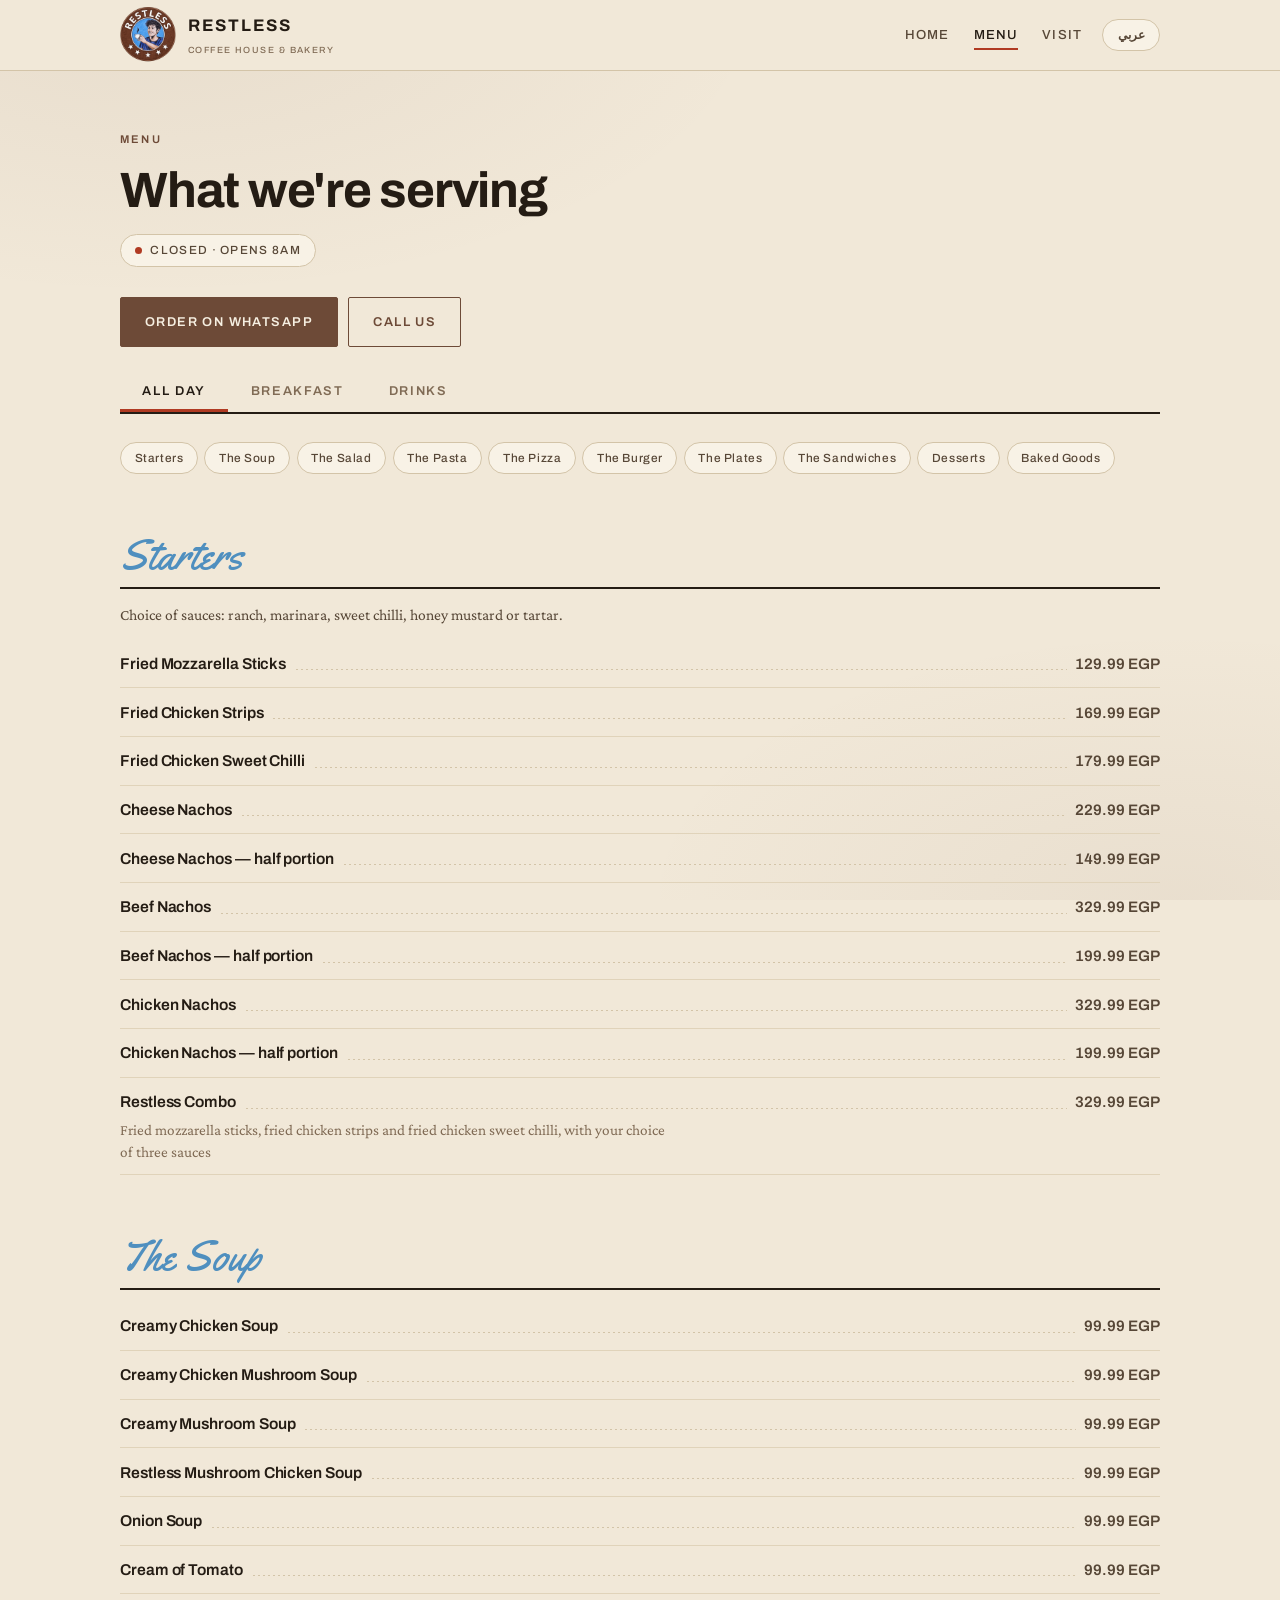
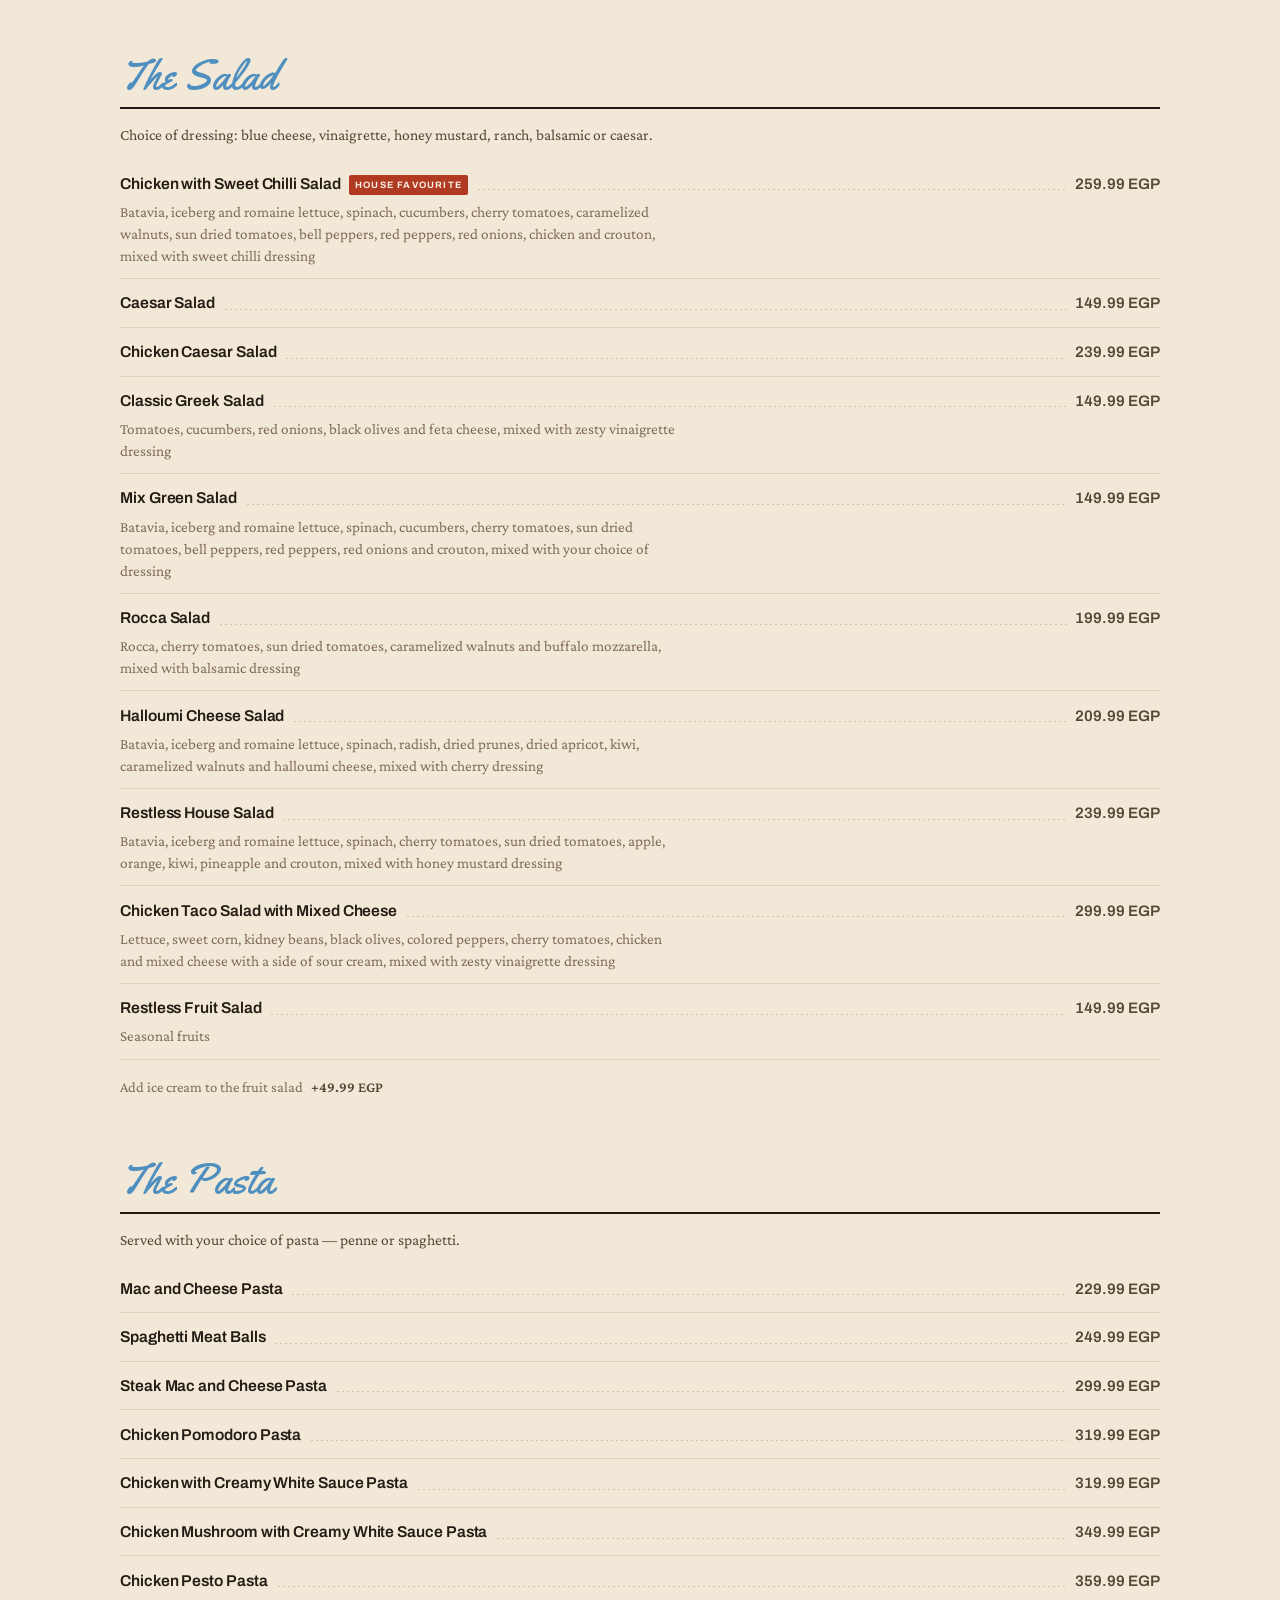
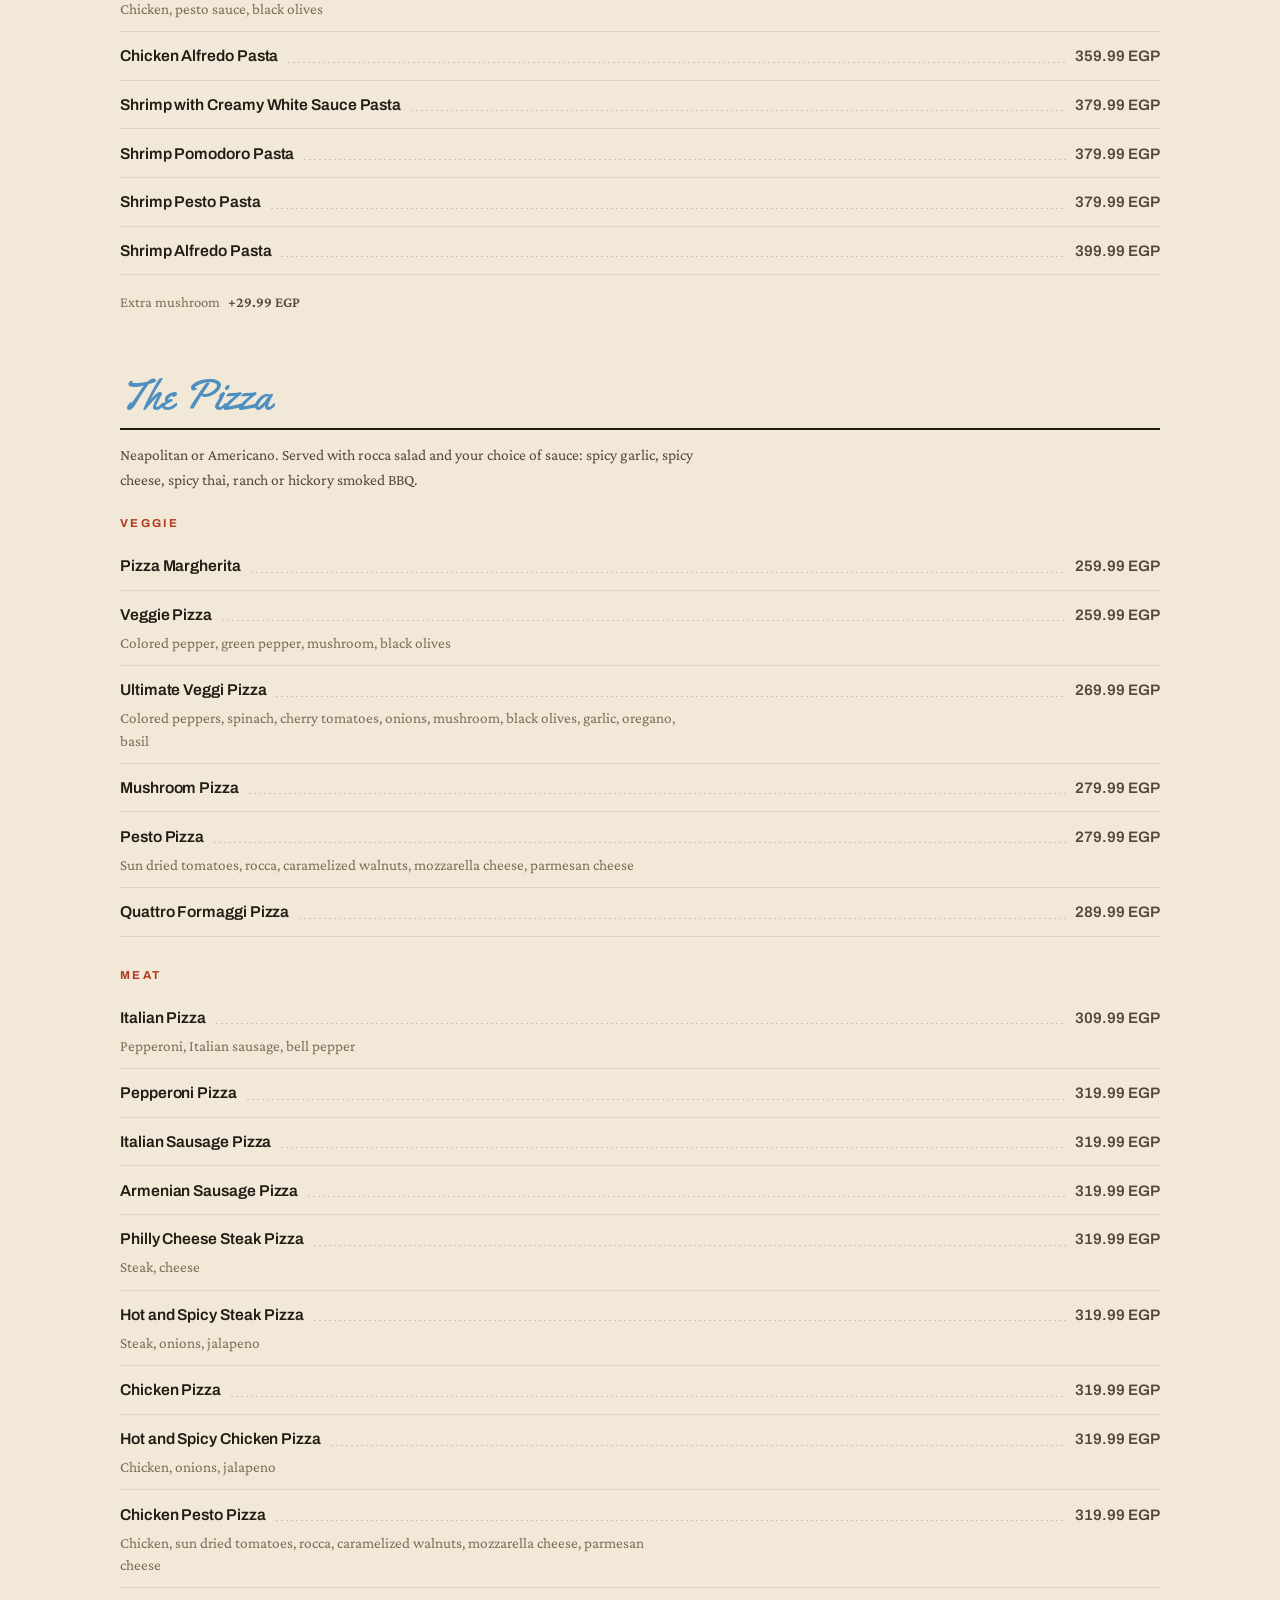
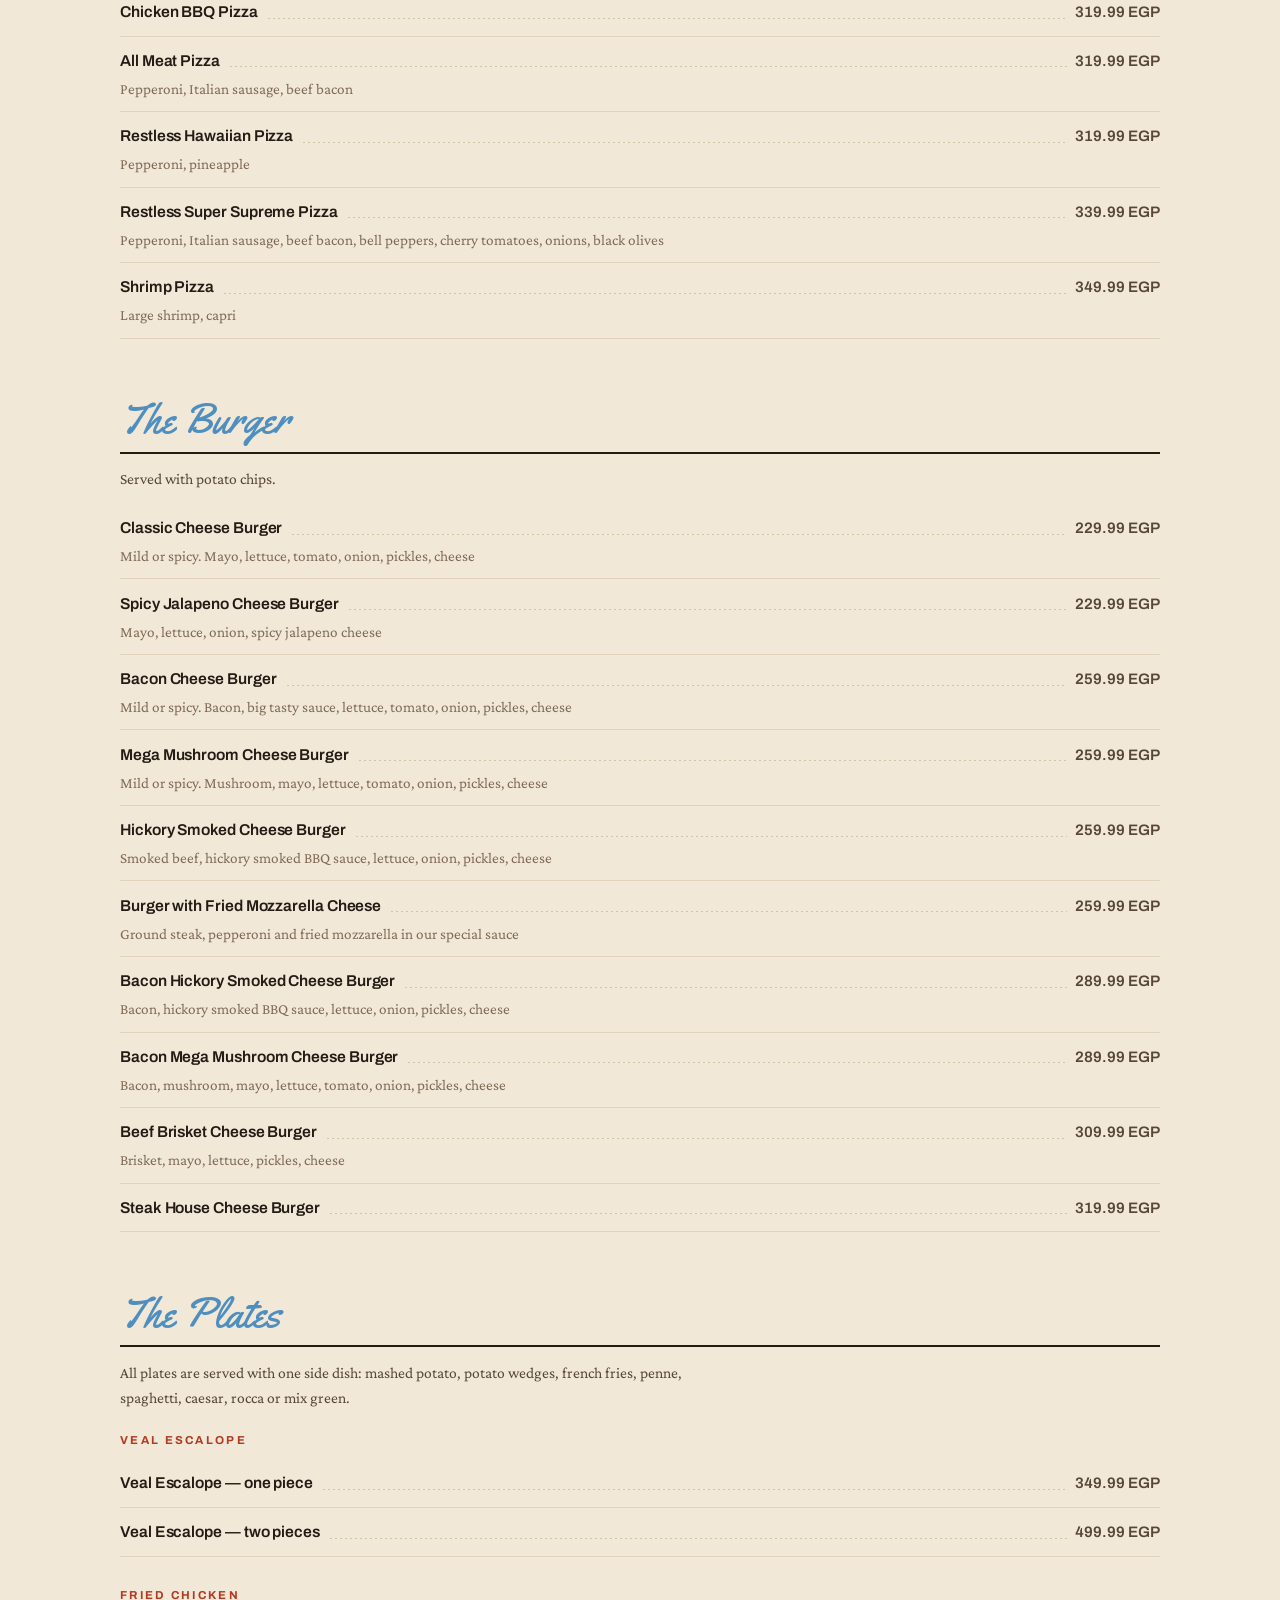
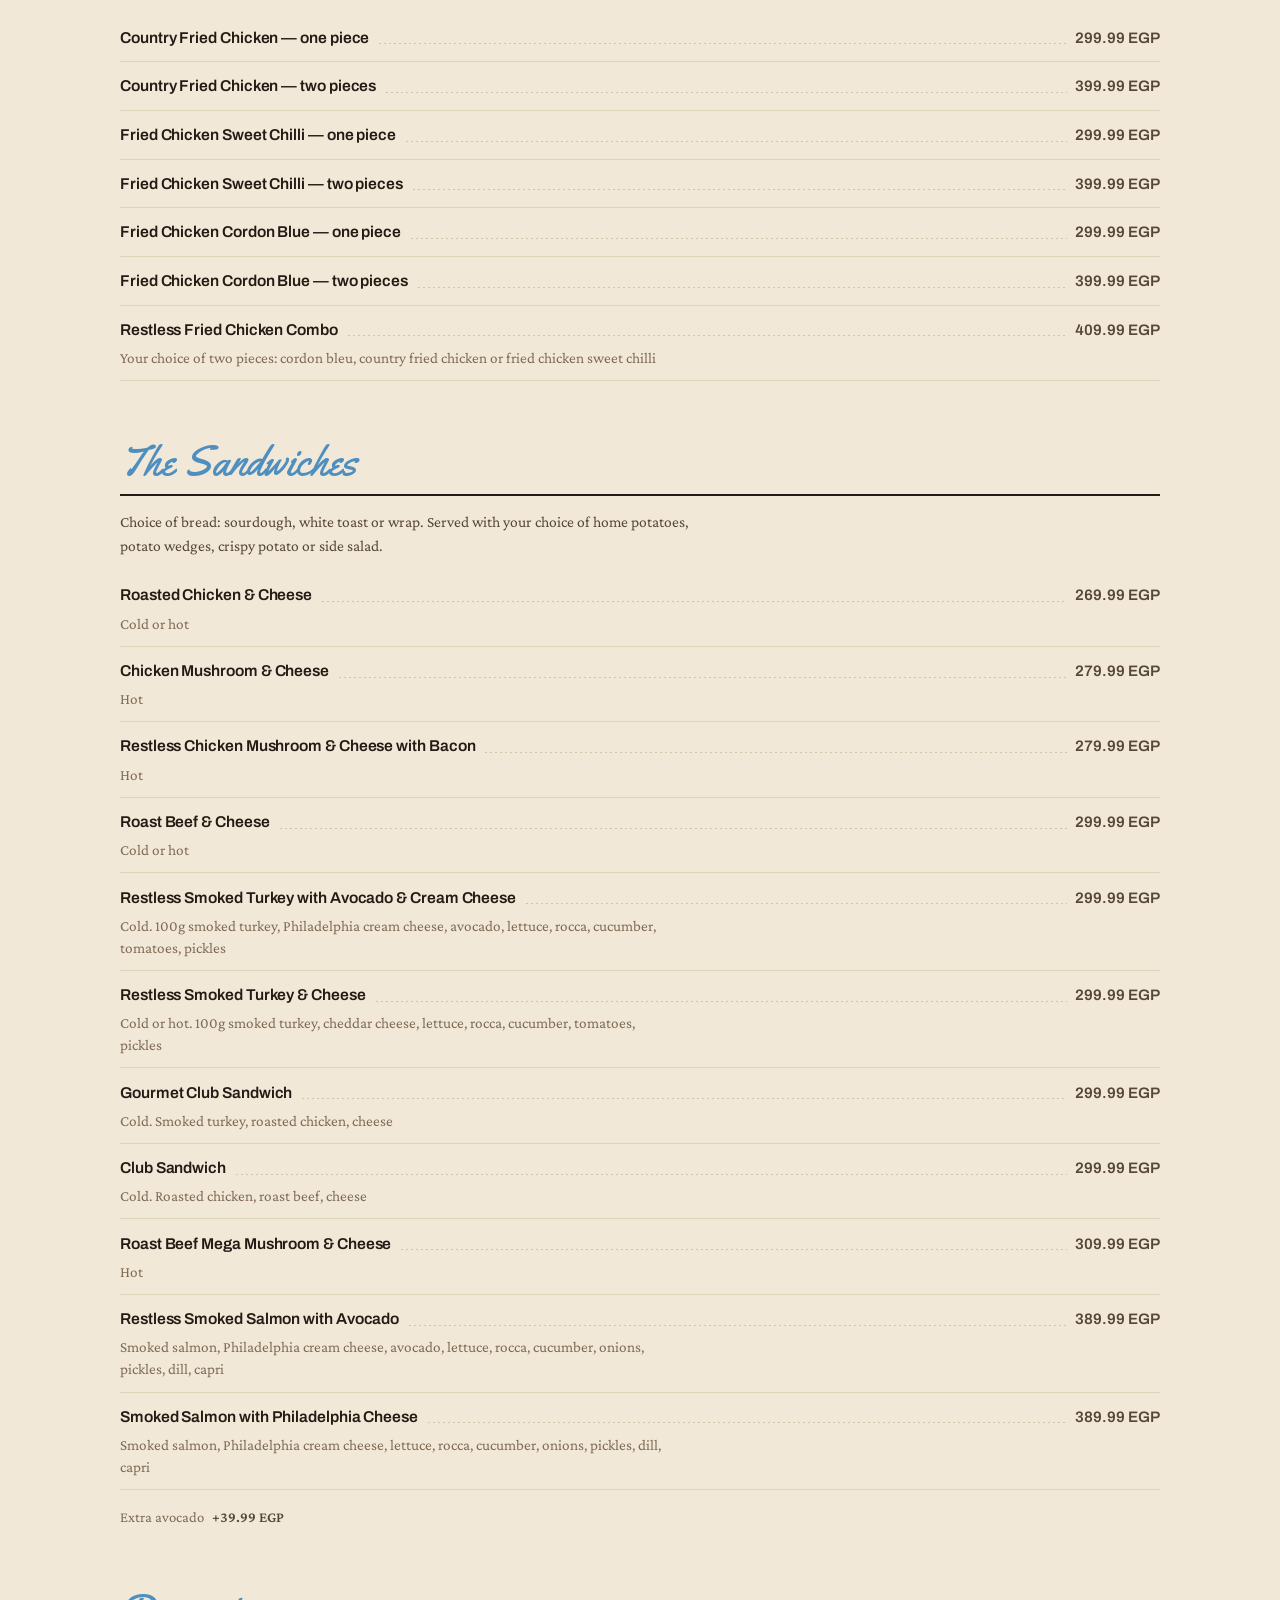
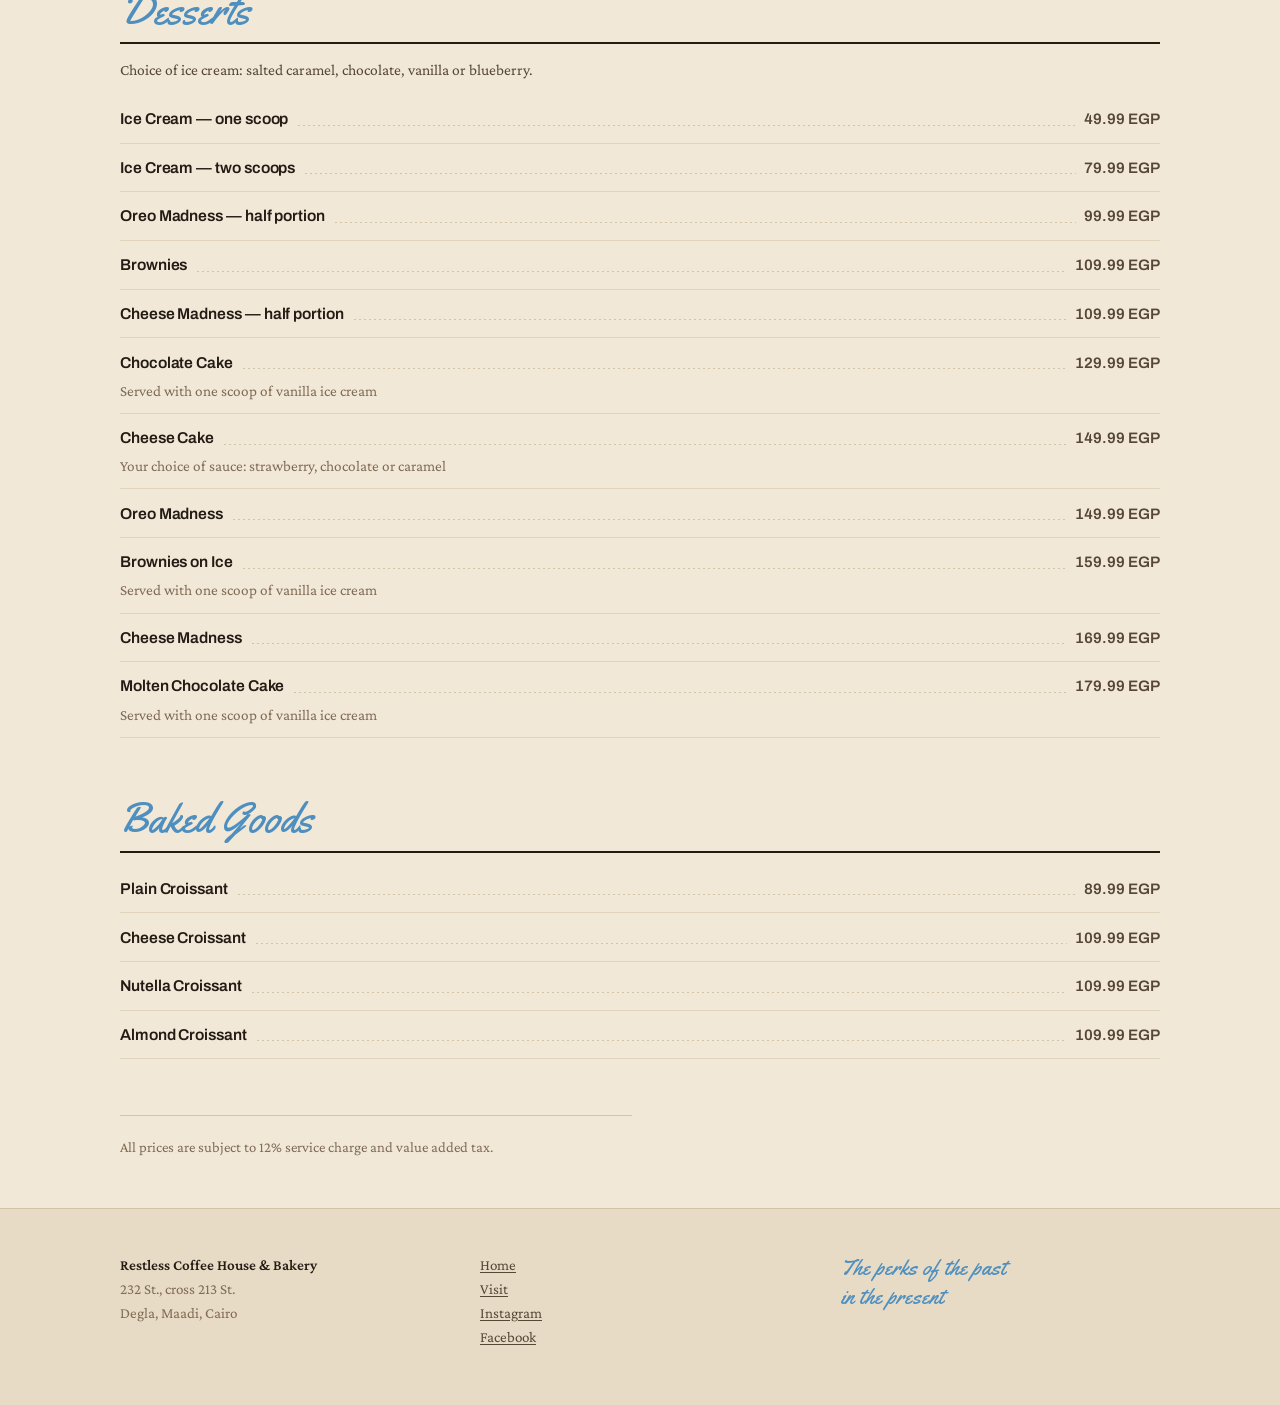
==== commit 7ca460d1: "Add an English/Arabic toggle with full RTL support Interface text moves out of the HTML into data/i1" ====
--- a/menu.html
+++ b/menu.html
@@ -11,6 +11,8 @@
 <meta property="og:title" content="Menu — Restless Coffee House &amp; Bakery">
 <meta property="og:description" content="Breakfast, coffee, pizza, pasta and bakery. Degla, Maadi.">
 
+<link rel="icon" href="assets/img/logo.png">
+
 <link rel="preconnect" href="https://fonts.googleapis.com">
 <link rel="preconnect" href="https://fonts.gstatic.com" crossorigin>
 <link rel="stylesheet" href="https://fonts.googleapis.com/css2?family=Archivo:wght@400;500;600;700&family=Crimson+Pro:ital,wght@0,400;0,600;1,400&family=Yellowtail&display=swap">
@@ -18,41 +20,44 @@
 </head>
 
 <body>
-<a class="skip" href="#menu">Skip to the menu</a>
+<a class="skip" href="#menu" data-i18n="skip.menu">Skip to the menu</a>
 
 <header class="site-head">
   <div class="wrap">
     <a class="brand" href="index.html">
       <span class="brand-mark brand-mark--fallback" data-brand-mark aria-hidden="true">R</span>
-      <span class="brand-name">Restless<small>Coffee House &amp; Bakery</small></span>
+      <span class="brand-name">Restless<small data-i18n="brand.sub">Coffee House &amp; Bakery</small></span>
     </a>
-    <nav class="nav" aria-label="Primary">
-      <a href="index.html">Home</a>
-      <a href="menu.html" aria-current="page">Menu</a>
-      <a href="visit.html">Visit</a>
+    <div class="head-end">
+      <nav class="nav" data-i18n-aria="nav.aria" aria-label="Primary">
+      <a href="index.html"><span data-i18n="nav.home">Home</span></a>
+      <a href="menu.html" aria-current="page"><span data-i18n="nav.menu">Menu</span></a>
+      <a href="visit.html"><span data-i18n="nav.visit">Visit</span></a>
     </nav>
+      <button type="button" class="lang-toggle" data-lang-toggle hidden>عربي</button>
+    </div>
   </div>
 </header>
 
 <main>
   <section class="page-head wrap">
-    <p class="eyebrow">Menu</p>
-    <h1>What we&rsquo;re serving</h1>
+    <p class="eyebrow" data-i18n="menu.eyebrow">Menu</p>
+    <h1 data-i18n="menu.title">What we&rsquo;re serving</h1>
     <p style="margin-top:1rem"><span class="status" data-status hidden>Checking hours…</span></p>
 
     <ul class="actions">
-      <li><a class="btn btn--primary" data-whatsapp="Hi Restless, I'd like to place an order." href="#">Order on WhatsApp</a></li>
-      <li><a class="btn" data-tel href="#">Call us</a></li>
+      <li><a class="btn btn--primary" data-whatsapp="cta.whatsappMessage" href="#"><span data-i18n="cta.whatsapp">Order on WhatsApp</span></a></li>
+      <li><a class="btn" data-tel href="#" data-i18n="cta.call">Call us</a></li>
     </ul>
   </section>
 
   <section class="wrap" id="menu">
-    <div role="tablist" aria-label="Menus" class="menu-tabs" data-menu-tabs></div>
+    <div role="tablist" data-i18n-aria="menu.tabsAria" aria-label="Menus" class="menu-tabs" data-menu-tabs></div>
     <p class="menu-note" data-menu-note hidden></p>
     <ul class="menu-jump" data-menu-jump></ul>
 
     <div data-menu>
-      <p class="empty">Loading the menu…</p>
+      <p class="empty" data-i18n="menu.loading">Loading the menu…</p>
     </div>
   </section>
 </main>
@@ -60,13 +65,12 @@
 <footer class="site-foot">
   <div class="wrap">
     <div>
-      <strong>Restless Coffee House &amp; Bakery</strong><br>
-      232 St., cross 213 St.<br>
-      Degla, Maadi, Cairo
+      <strong data-i18n="foot.name">Restless Coffee House &amp; Bakery</strong><br>
+      <span data-i18n-html="facts.addressLines">232 St., cross 213 St.<br>Degla, Maadi, Cairo</span>
     </div>
     <div>
-      <a href="index.html">Home</a><br>
-      <a href="visit.html">Visit</a><br>
+      <a href="index.html" data-i18n="nav.home">Home</a><br>
+      <a href="visit.html" data-i18n="nav.visit">Visit</a><br>
       <a href="https://www.instagram.com/restless.coffeehouse/" target="_blank" rel="noopener">Instagram</a><br>
       <a href="https://www.facebook.com/restless.coffeehouse/" target="_blank" rel="noopener">Facebook</a>
     </div>
--- a/assets/css/site.css
+++ b/assets/css/site.css
@@ -106,6 +106,94 @@
   --grain:
     radial-gradient(ellipse 80% 55% at 12% 0%, rgba(201, 154, 118, 0.06), transparent 60%),
     radial-gradient(ellipse 70% 50% at 92% 100%, rgba(201, 154, 118, 0.05), transparent 60%);
+}
+
+/* ==========================================================================
+   Arabic
+
+   Only the type changes. The palette, spacing and layout are shared, and
+   direction is handled by logical properties throughout rather than by
+   mirrored rules — so `dir="rtl"` on <html> flips the whole page on its own.
+
+   Amiri is a naskh with the same period feeling the brand already has;
+   Cairo carries the headings and interface. Both are fetched only when
+   Arabic is actually selected (see loadArabicFonts in site.js), so an
+   English visitor never downloads them.
+   ========================================================================== */
+
+[dir="rtl"] {
+  --f-display: "Cairo", "Segoe UI", Tahoma, sans-serif;
+  --f-body:    "Amiri", "Times New Roman", serif;
+  /* Yellowtail has no Arabic glyphs — the script role falls to Amiri italic,
+     which keeps the hand-set feel of the printed menu's section titles. */
+  --f-script:  "Amiri", "Times New Roman", serif;
+}
+
+/* Arabic needs more leading than Latin at the same size, and letter-spacing
+   applied to Arabic breaks the joins between letters. */
+[dir="rtl"] body { line-height: 1.85; }
+
+[dir="rtl"] .eyebrow,
+[dir="rtl"] .nav a,
+[dir="rtl"] .brand-name,
+[dir="rtl"] .brand-name small,
+[dir="rtl"] .menu-tabs button,
+[dir="rtl"] .menu-group,
+[dir="rtl"] .facts dt,
+[dir="rtl"] .badge,
+[dir="rtl"] .status {
+  letter-spacing: 0;
+}
+
+/* The brand name is a Latin wordmark in both languages; uppercasing Arabic
+   is meaningless, so it only applies where the text is actually Latin. */
+[dir="rtl"] .brand-name small,
+[dir="rtl"] .nav a,
+[dir="rtl"] .menu-tabs button,
+[dir="rtl"] .menu-group,
+[dir="rtl"] .facts dt,
+[dir="rtl"] .eyebrow {
+  text-transform: none;
+}
+
+[dir="rtl"] .menu-section > h2 { font-style: italic; font-weight: 700; }
+[dir="rtl"] .script { font-style: italic; }
+
+/* Prices and phone numbers stay Latin and left-to-right inside Arabic text. */
+[dir="rtl"] .menu-price,
+[dir="rtl"] .tel,
+[dir="rtl"] .hours td,
+[dir="rtl"] .addons b {
+  direction: ltr;
+  unicode-bidi: isolate;
+}
+
+/* ==========================================================================
+   language toggle
+   ========================================================================== */
+
+.lang-toggle {
+  appearance: none;
+  border: 1px solid var(--line);
+  border-radius: 999px;
+  background: var(--surface);
+  color: var(--ink-mid);
+  font-family: var(--f-display);
+  font-size: 0.75rem;
+  font-weight: 600;
+  letter-spacing: 0.06em;
+  padding: 0.4rem 0.9rem;
+  cursor: pointer;
+  line-height: 1.4;
+  transition: border-color 130ms ease, color 130ms ease;
+}
+.lang-toggle:hover { border-color: var(--sepia); color: var(--ink); }
+.lang-toggle[lang="ar"] { font-family: "Cairo", "Segoe UI", Tahoma, sans-serif; letter-spacing: 0; }
+
+.head-end { display: flex; align-items: center; gap: 1.25rem; }
+
+@media (max-width: 720px) {
+  .head-end { width: 100%; justify-content: space-between; }
 }
 
 /* ==========================================================================
@@ -141,11 +229,11 @@
 .narrow { max-width: 760px; }
 
 .skip {
-  position: absolute; left: -9999px;
+  position: absolute; inset-inline-start: -9999px;
   background: var(--sepia); color: var(--on-sepia);
   padding: 0.7rem 1.1rem; z-index: 100;
 }
-.skip:focus { left: 1rem; top: 1rem; }
+.skip:focus { inset-inline-start: 1rem; top: 1rem; }
 
 /* -- shared type roles ---------------------------------------------------- */
 
@@ -200,22 +288,25 @@
   color: var(--ink);
 }
 
+/* The badge is a detailed illustration — below about 50px the ring lettering
+ * and the figure both turn to mush, so it gets more room than a simple mark
+ * would need. */
 .brand-mark {
-  width: 42px; height: 42px;
-  border-radius: 50%;
+  width: 56px; height: 56px;
   flex: none;
   object-fit: contain;
 }
 
-/* Typographic stand-in shown until assets/img/logo.png exists. */
+/* Typographic stand-in shown until a logo file exists in assets/img/. */
 .brand-mark--fallback {
   display: grid;
   place-items: center;
+  border-radius: 50%;
   background: var(--sepia);
   color: var(--on-sepia);
   font-family: var(--f-display);
   font-weight: 700;
-  font-size: 0.85rem;
+  font-size: 1.05rem;
   letter-spacing: 0.02em;
   box-shadow: inset 0 0 0 2px var(--paper), inset 0 0 0 3px var(--sepia);
 }
@@ -390,8 +481,8 @@
 
 .hours { width: 100%; max-width: 400px; border-collapse: collapse; }
 .hours th, .hours td { padding: 0.55rem 0; border-bottom: 1px solid var(--line-soft); }
-.hours th { text-align: left; font-weight: 400; color: var(--ink-mid); }
-.hours td { text-align: right; font-variant-numeric: tabular-nums; color: var(--ink-mid); }
+.hours th { text-align: start; font-weight: 400; color: var(--ink-mid); }
+.hours td { text-align: end; font-variant-numeric: tabular-nums; color: var(--ink-mid); }
 .hours tr[data-today="true"] th,
 .hours tr[data-today="true"] td { color: var(--ink); font-weight: 600; }
 
@@ -401,14 +492,21 @@
 
 /* -- tabs: All Day / Breakfast / Drinks ----------------------------------- */
 
+/* Three short tabs. They wrap on a very narrow screen rather than scrolling —
+ * a scrolling strip hides options the reader never discovers.
+ *
+ * The active underline is an inset shadow, not a border with a negative
+ * margin. A negative margin would push content past the container's box, and
+ * since `overflow-x` also forces `overflow-y` to `auto`, that produced a
+ * stray vertical scrollbar on the strip. */
 .menu-tabs {
   display: flex;
+  flex-wrap: wrap;
   gap: 0;
   border-bottom: 2px solid var(--ink);
   margin-bottom: 0;
   padding: 0;
   list-style: none;
-  overflow-x: auto;
 }
 .menu-tabs button {
   appearance: none;
@@ -423,15 +521,20 @@
   color: var(--ink-soft);
   cursor: pointer;
   white-space: nowrap;
-  border-bottom: 3px solid transparent;
-  margin-bottom: -2px;
 }
 .menu-tabs button:hover { color: var(--ink); }
-.menu-tabs button[aria-selected="true"] { color: var(--ink); border-bottom-color: var(--red); }
+.menu-tabs button[aria-selected="true"] {
+  color: var(--ink);
+  box-shadow: inset 0 -3px 0 var(--red);
+}
+
+@media (max-width: 420px) {
+  .menu-tabs button { padding-inline: 1rem; }
+}
 
 .menu-note {
   background: var(--surface-sunk);
-  border-left: 3px solid var(--red);
+  border-inline-start: 3px solid var(--red);
   padding: 0.9rem 1.2rem;
   margin: 1.75rem 0 0;
   font-size: 0.97rem;
@@ -560,7 +663,7 @@
   padding: 0.15rem 0.4rem;
   border-radius: 2px;
   vertical-align: 0.15em;
-  margin-left: 0.5rem;
+  margin-inline-start: 0.5rem;
 }
 
 .addons {
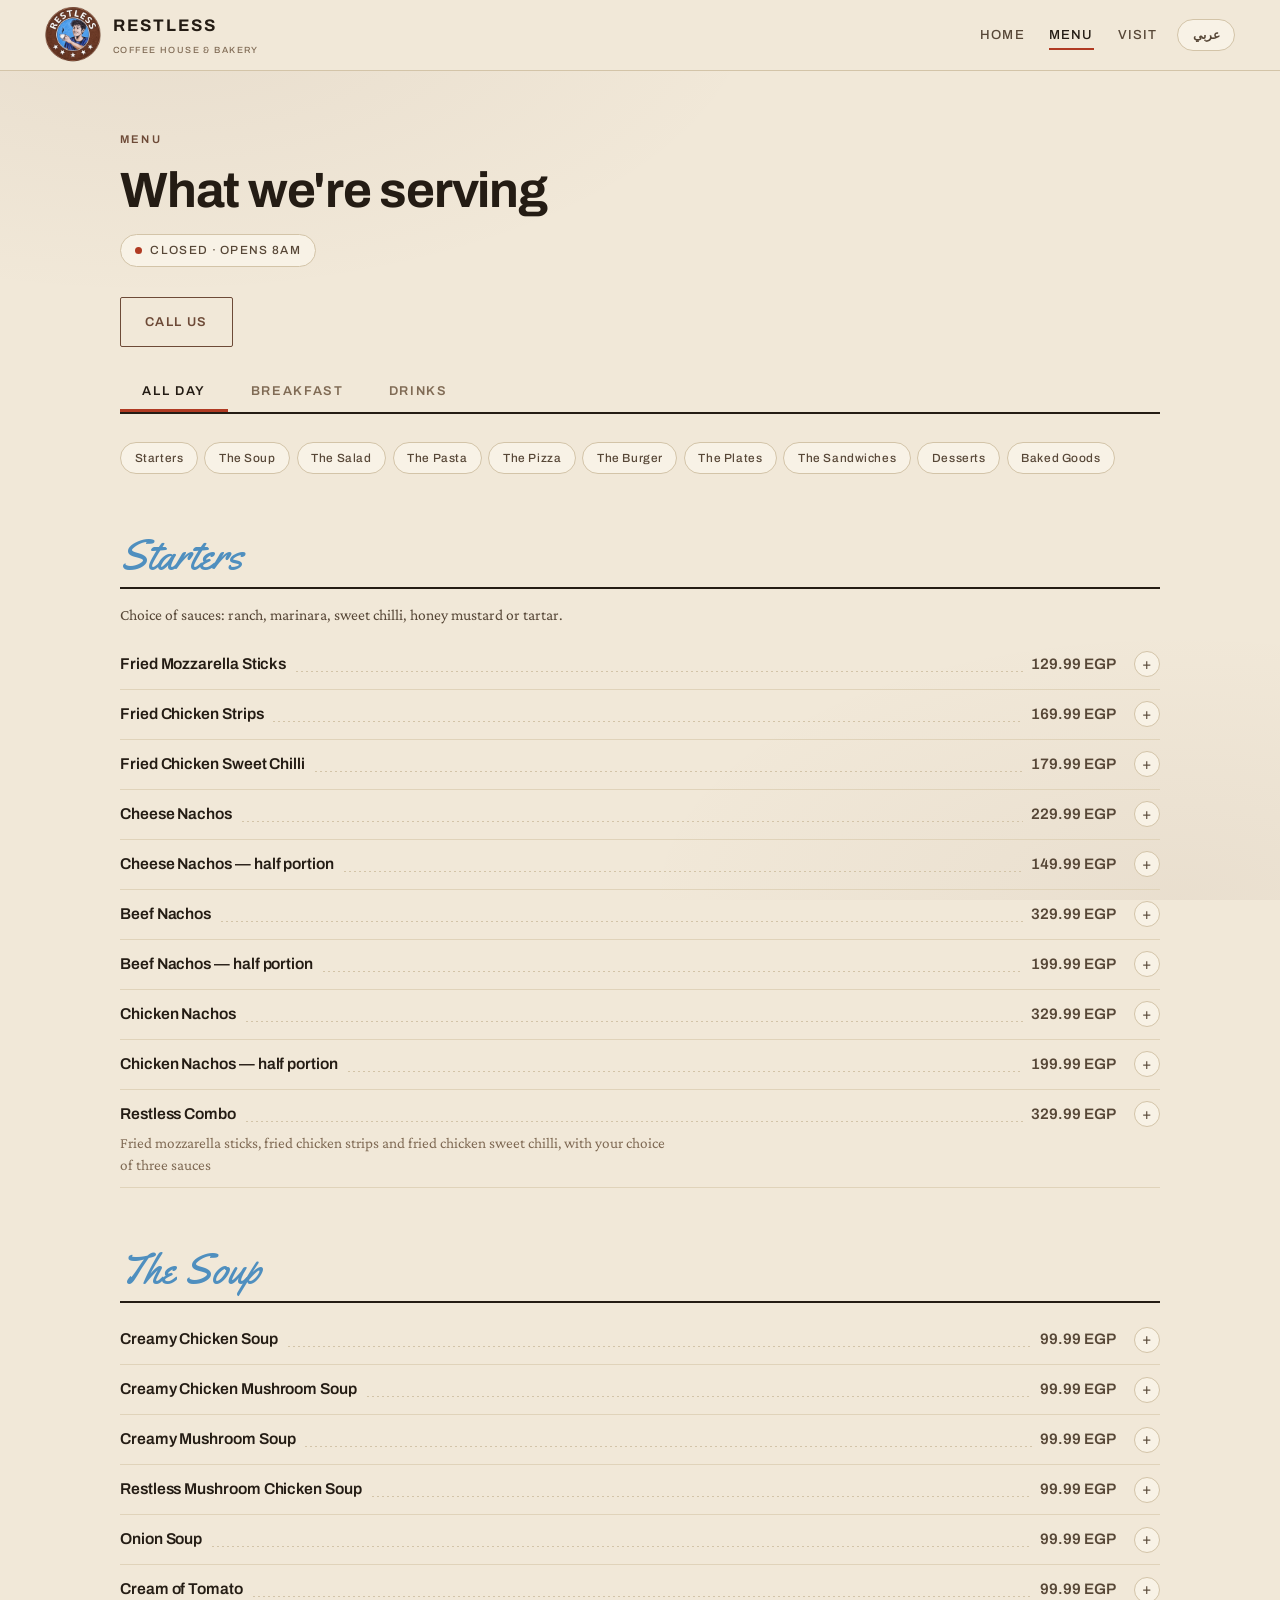
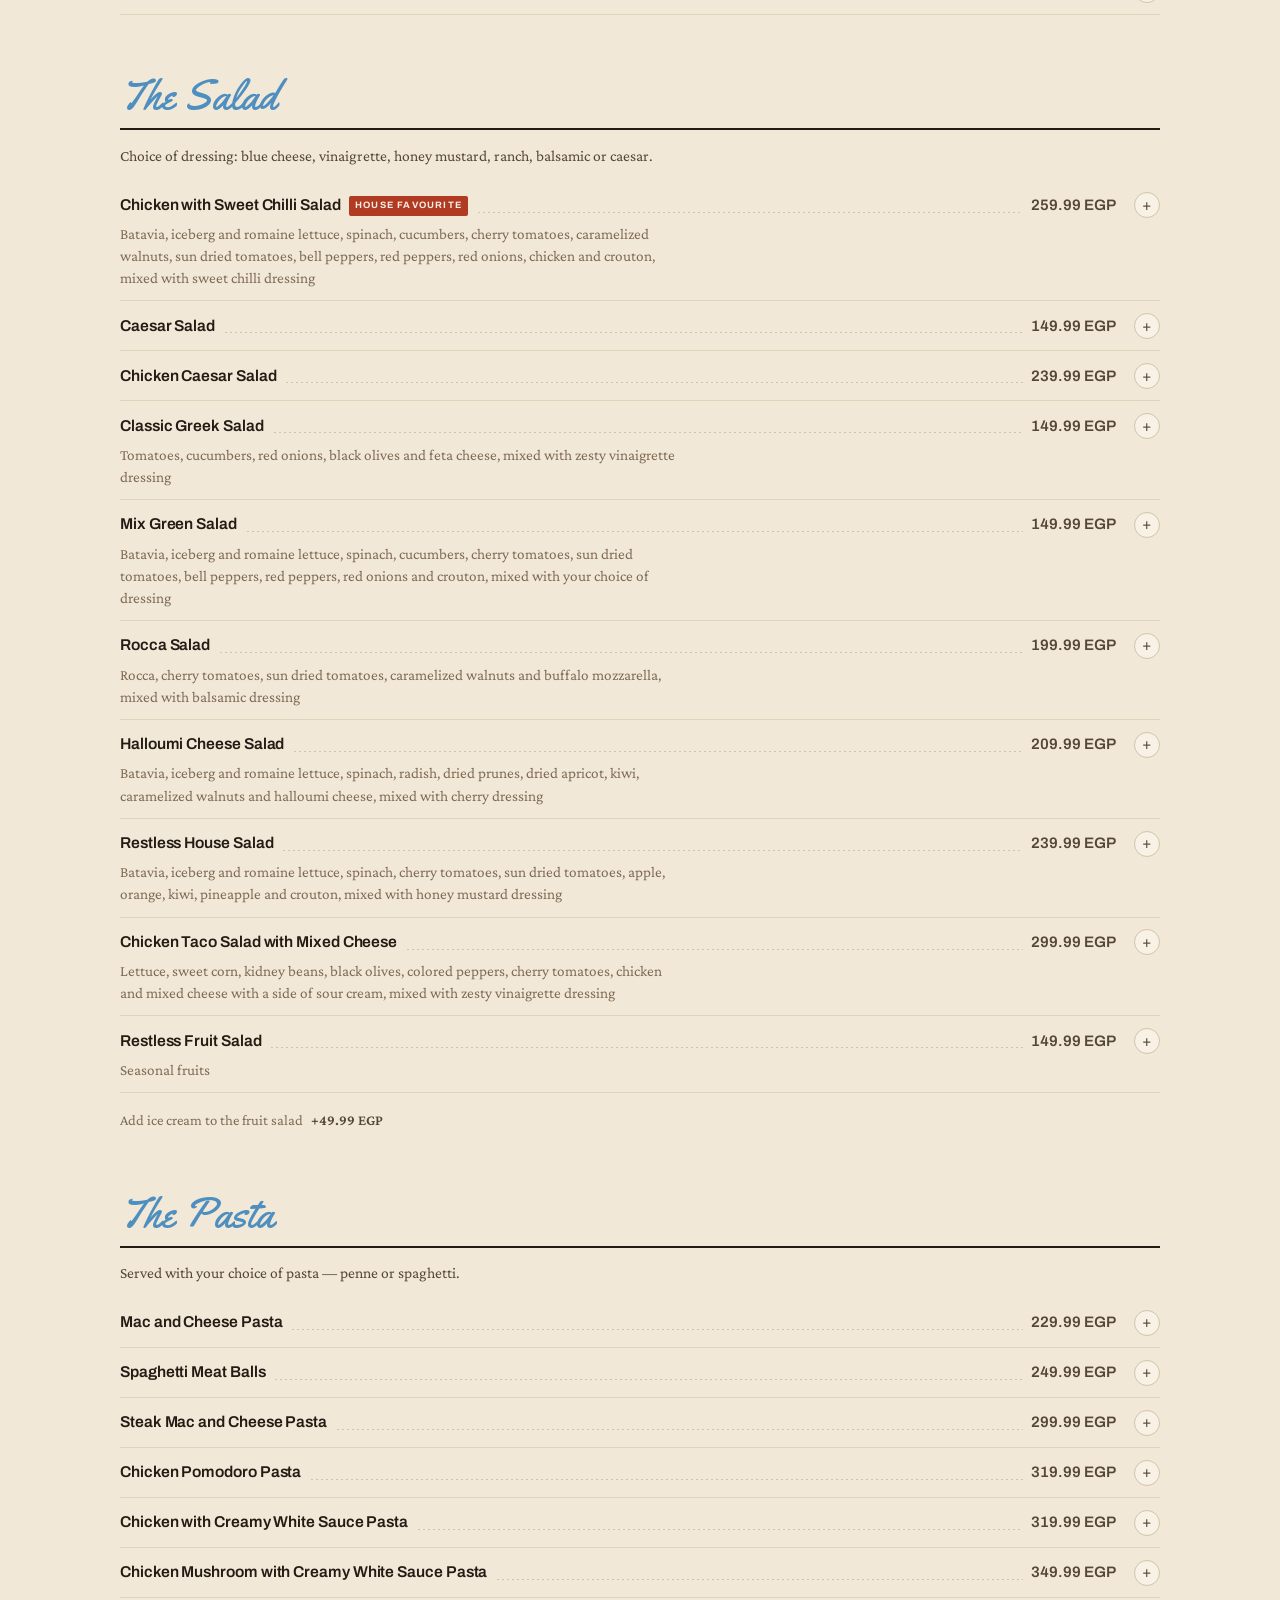
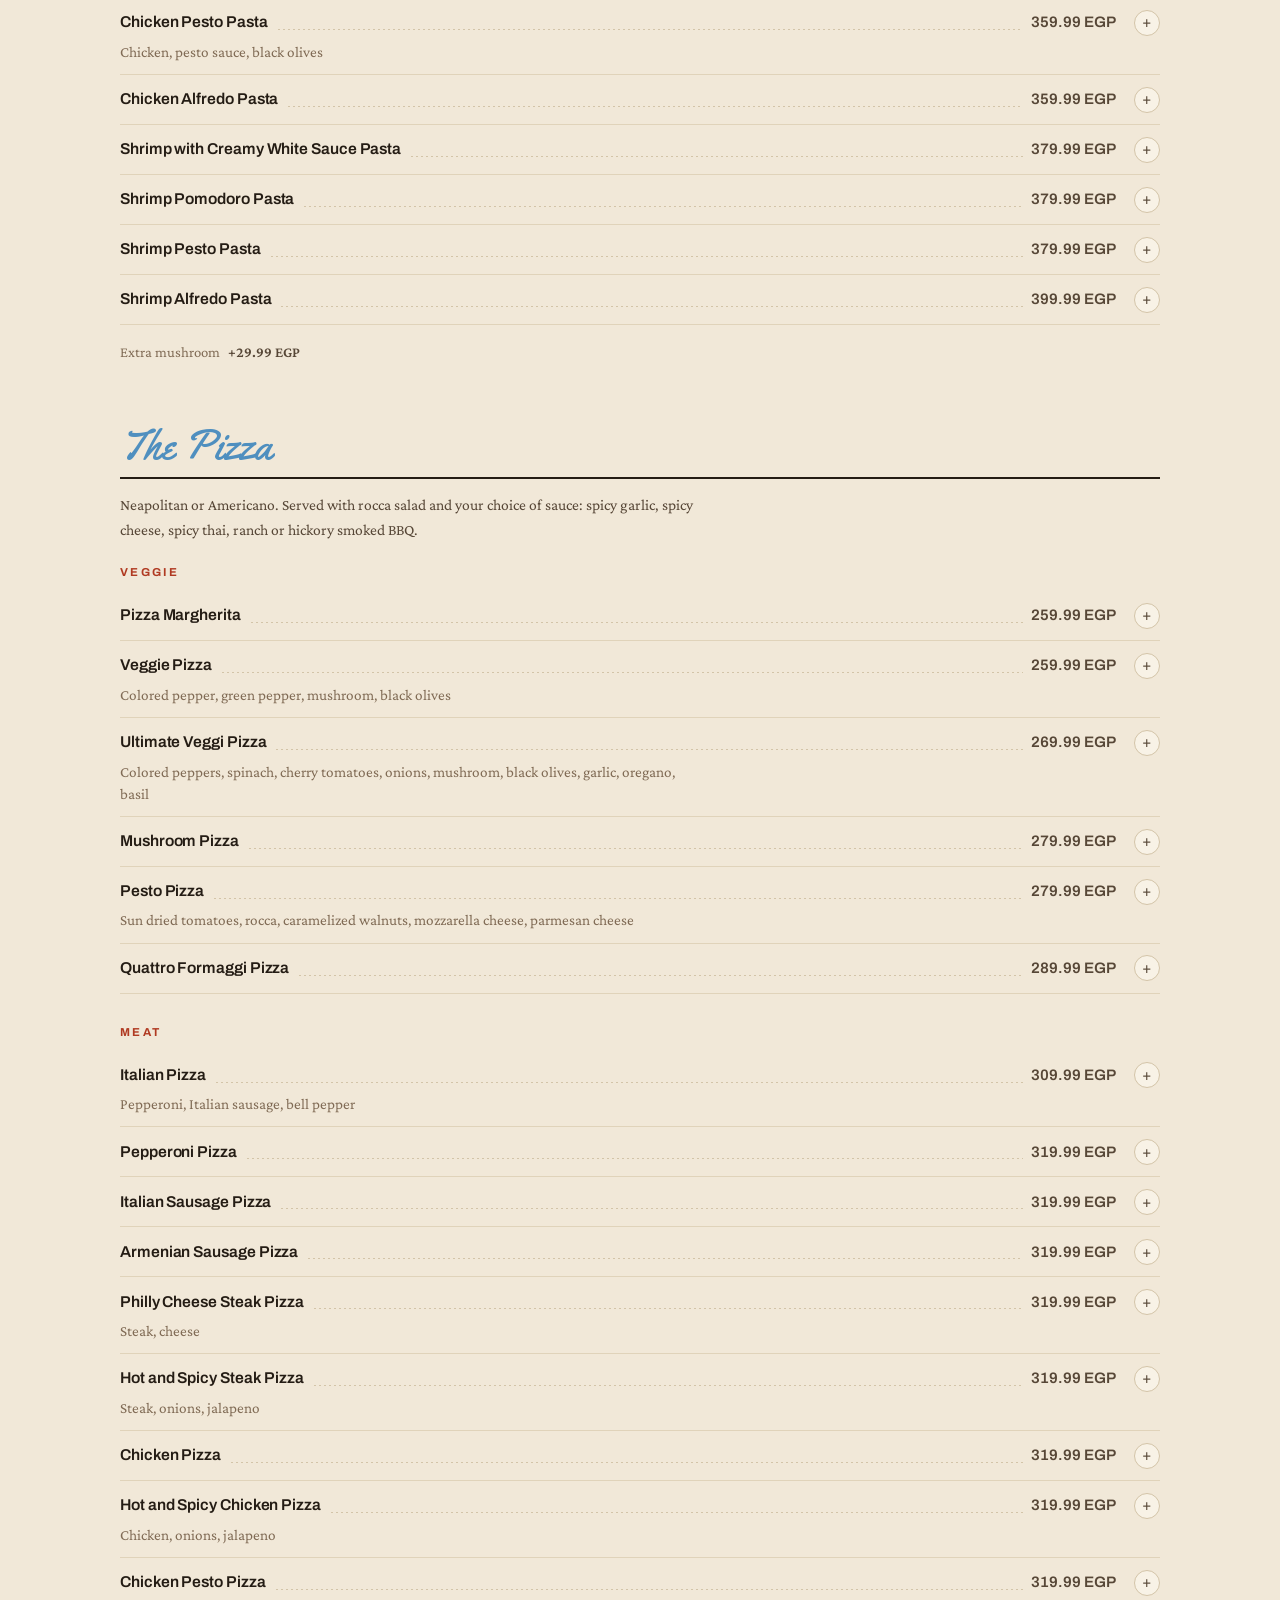
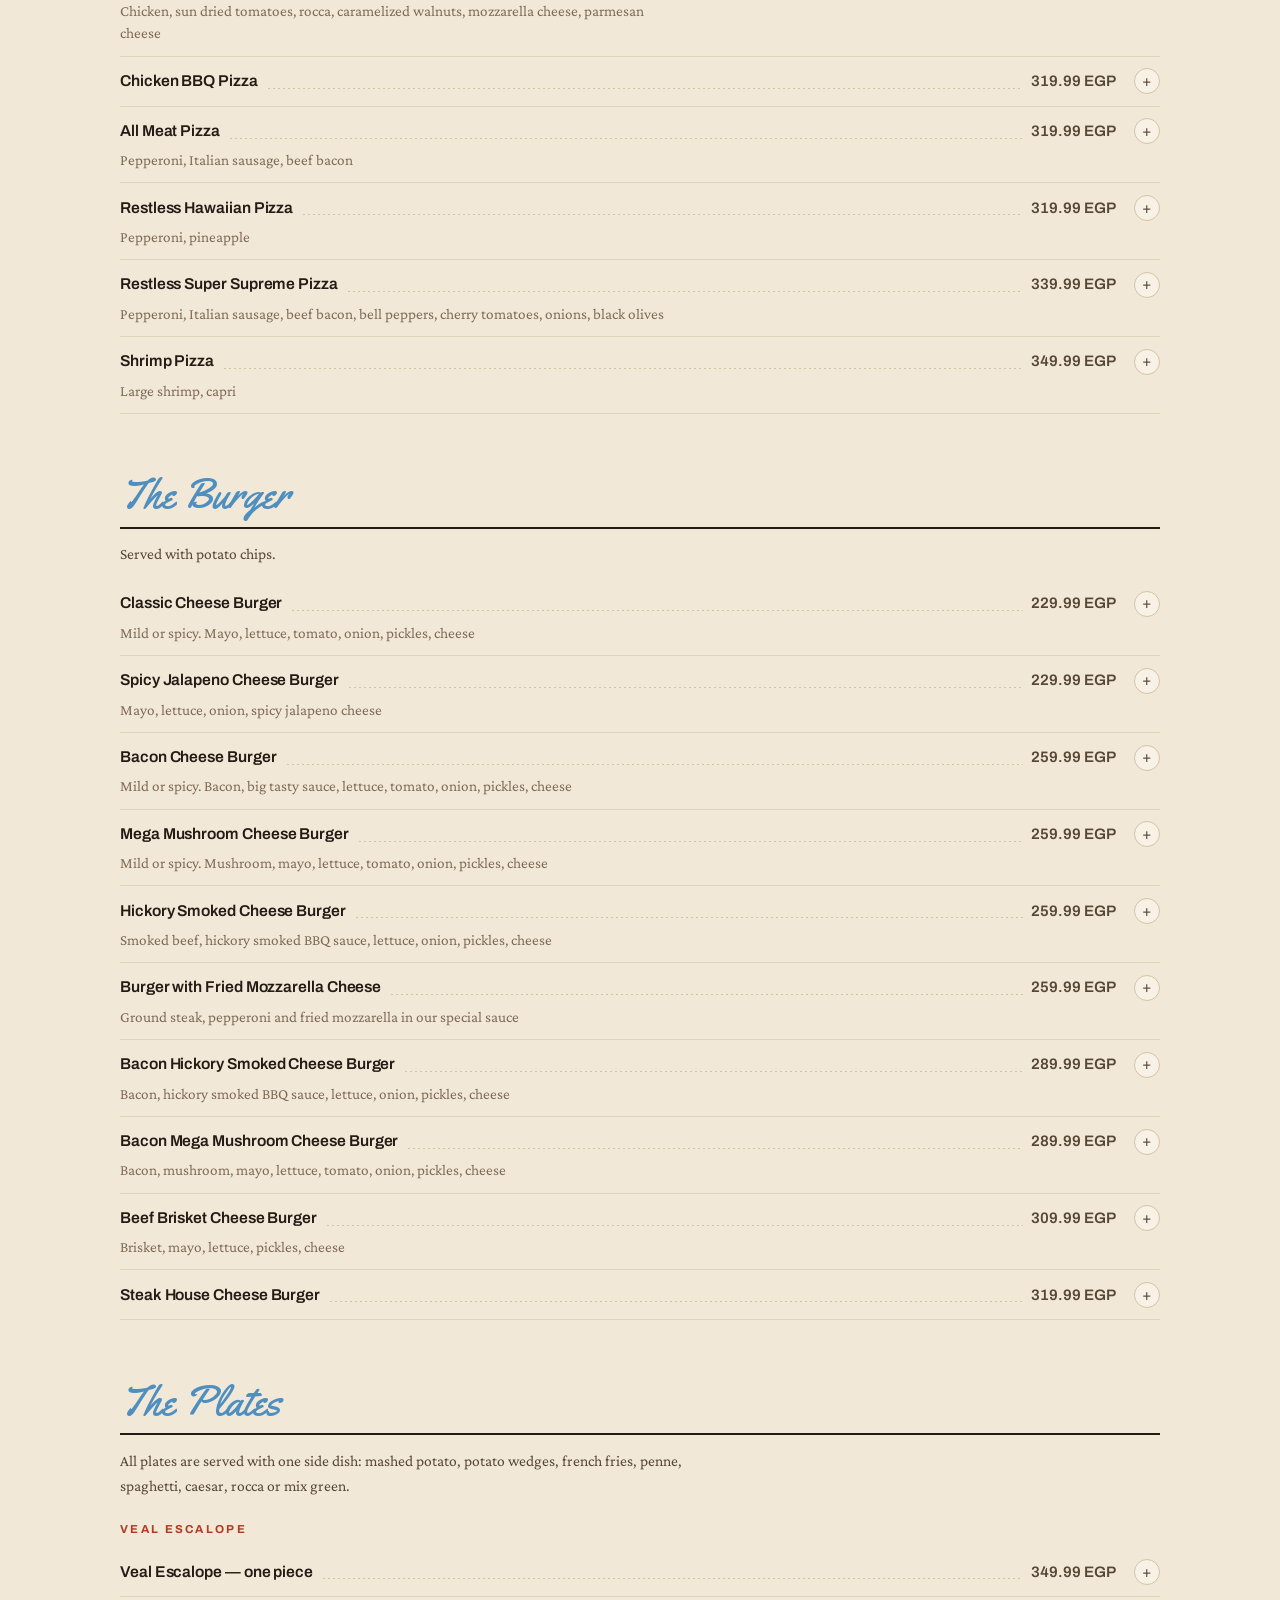
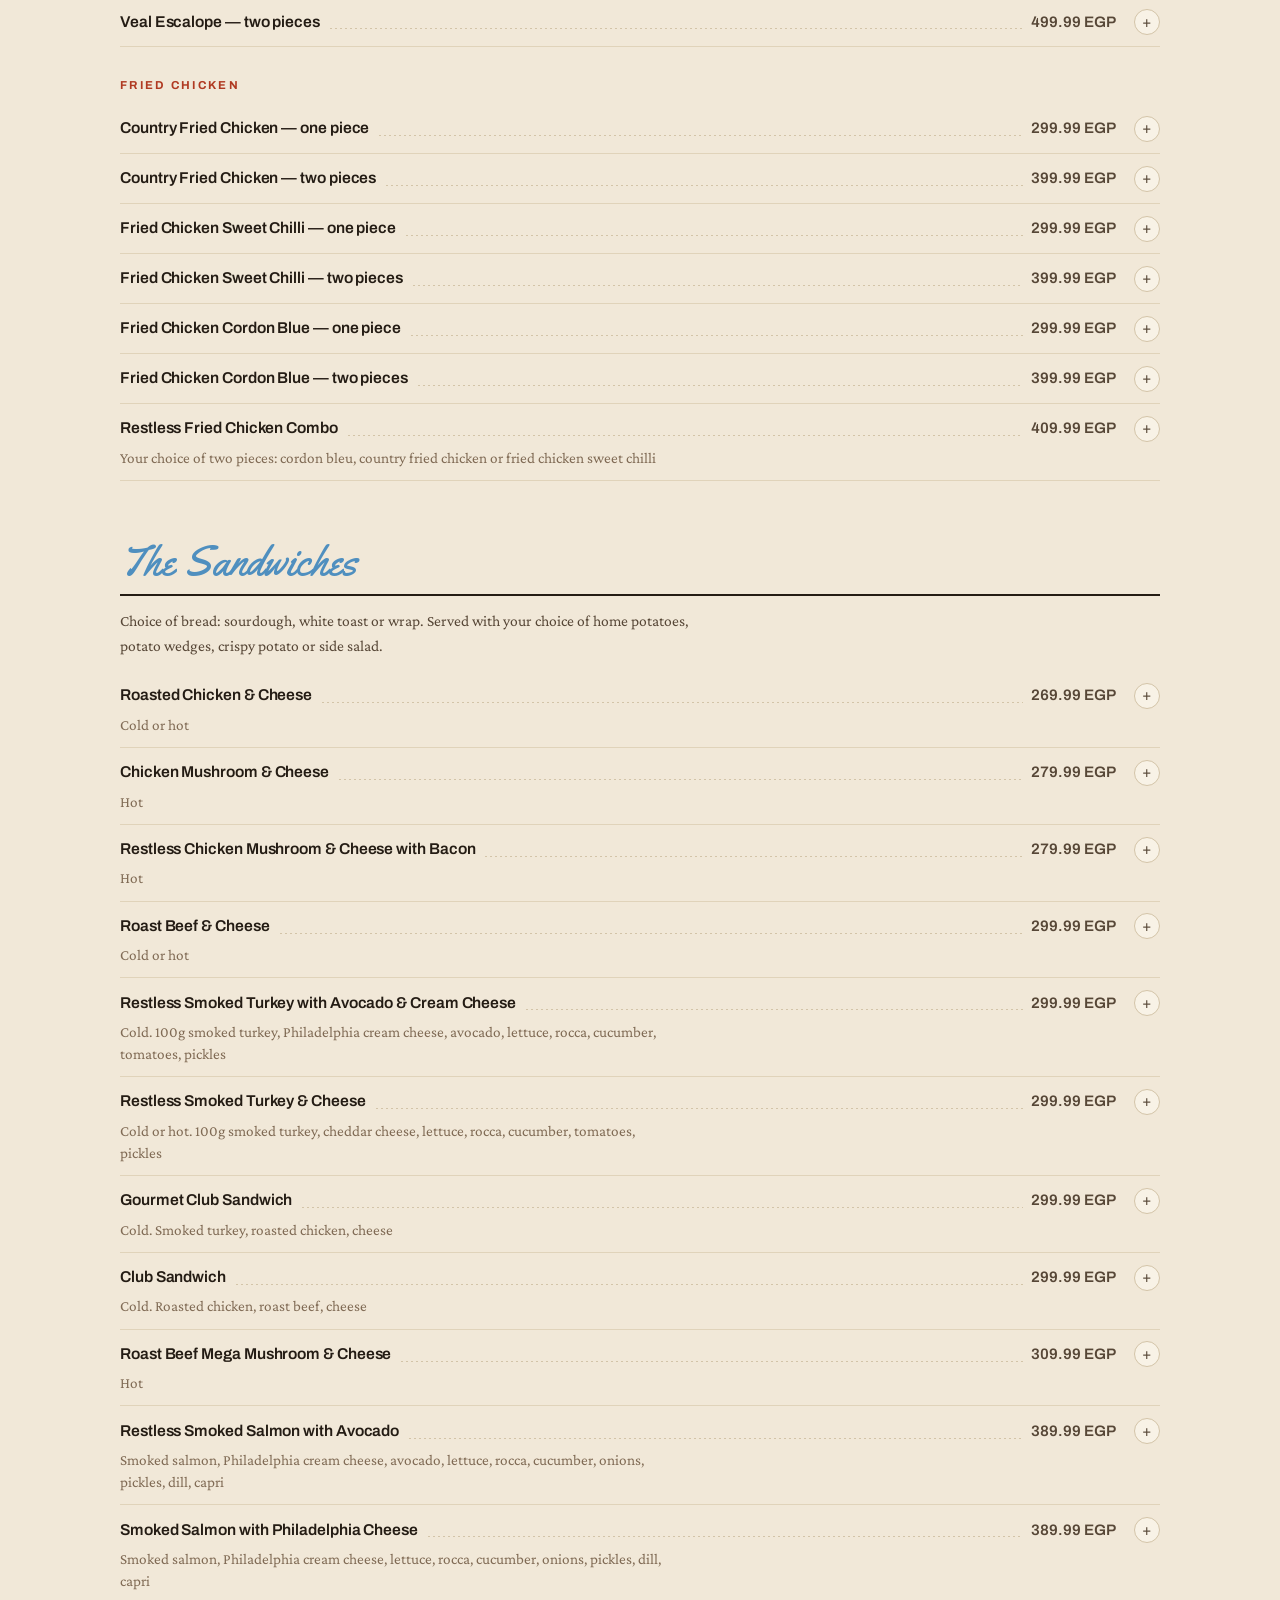
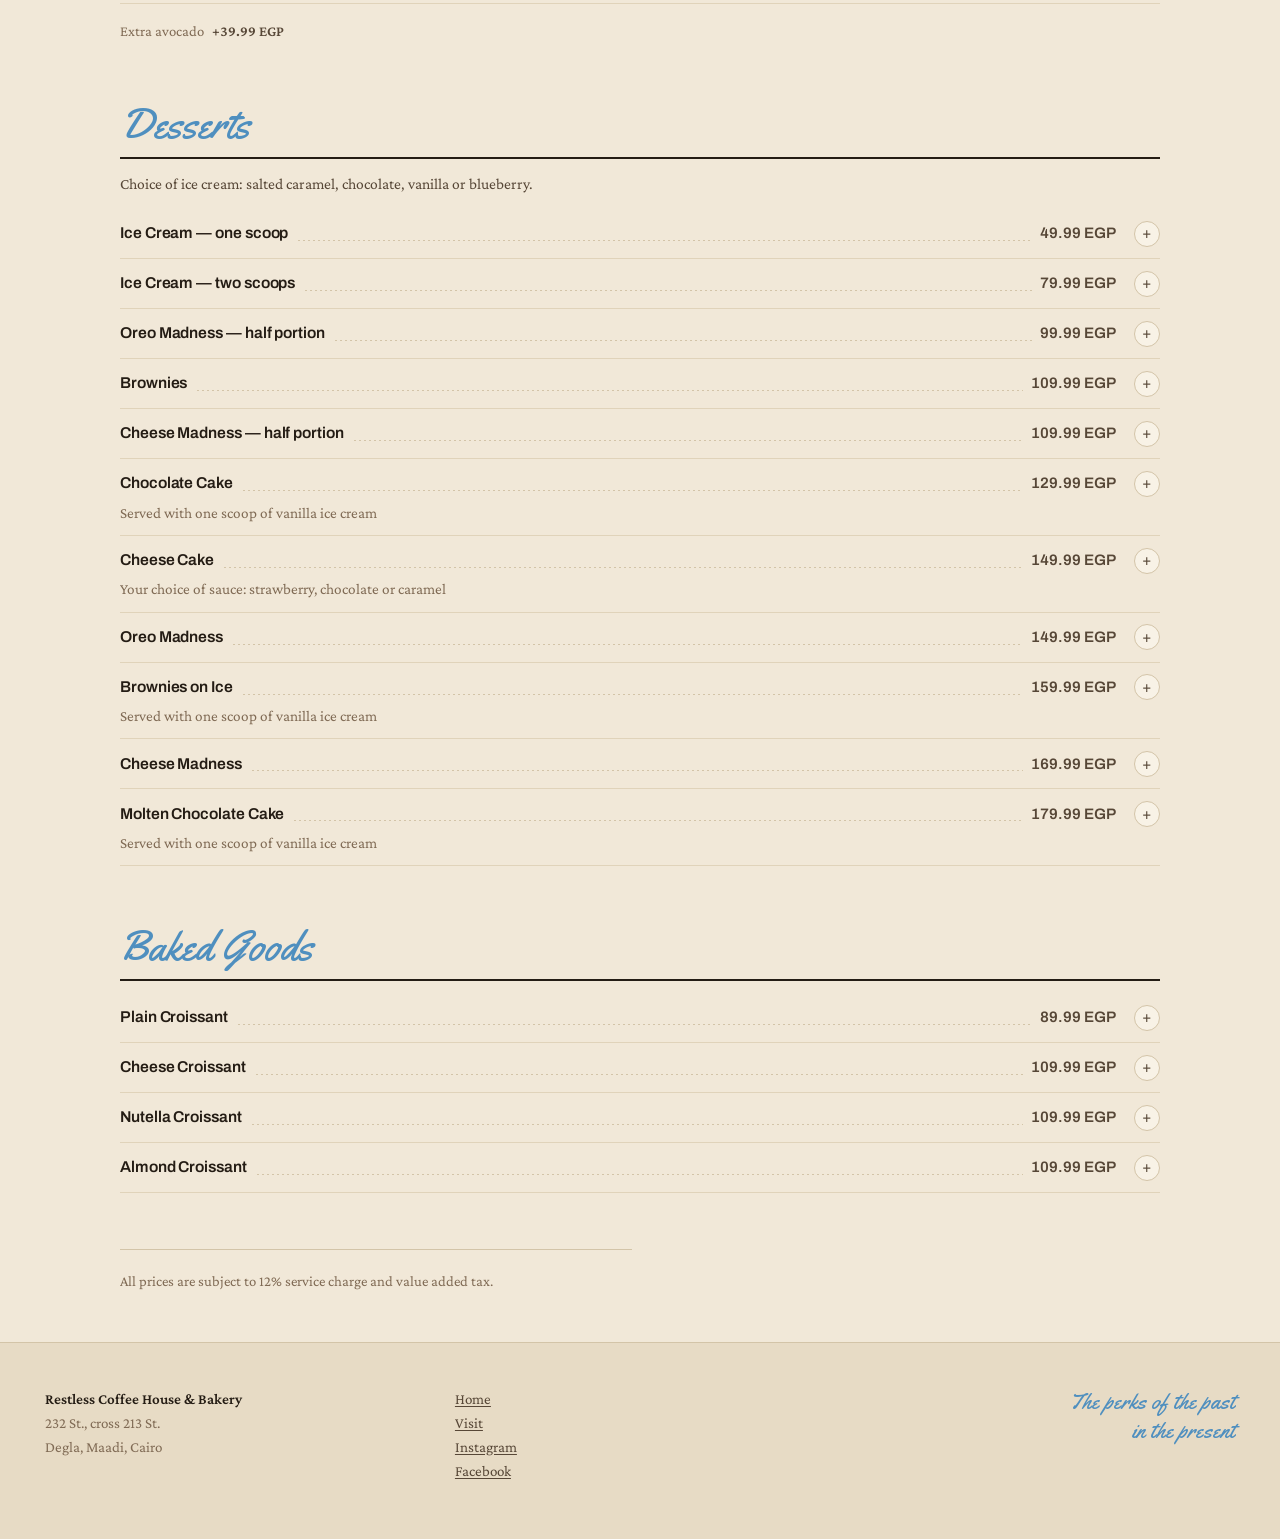
==== commit 95d0a7e3: "Add a checkout page that captures the delivery address The order bar used to open WhatsApp directly," ====
--- a/menu.html
+++ b/menu.html
@@ -25,7 +25,8 @@
 <header class="site-head">
   <div class="wrap">
     <a class="brand" href="index.html">
-      <span class="brand-mark brand-mark--fallback" data-brand-mark aria-hidden="true">R</span>
+      <img class="brand-mark" src="assets/img/logo.png" width="56" height="56"
+           alt="Restless Coffee House &amp; Bakery" data-brand-mark>
       <span class="brand-name">Restless<small data-i18n="brand.sub">Coffee House &amp; Bakery</small></span>
     </a>
     <div class="head-end">
@@ -46,7 +47,6 @@
     <p style="margin-top:1rem"><span class="status" data-status hidden>Checking hours…</span></p>
 
     <ul class="actions">
-      <li><a class="btn btn--primary" data-whatsapp="cta.whatsappMessage" href="#"><span data-i18n="cta.whatsapp">Order on WhatsApp</span></a></li>
       <li><a class="btn" data-tel href="#" data-i18n="cta.call">Call us</a></li>
     </ul>
   </section>
--- a/assets/css/site.css
+++ b/assets/css/site.css
@@ -227,6 +227,17 @@
 
 .wrap { max-width: var(--wide); margin: 0 auto; padding-inline: var(--pad); }
 .narrow { max-width: 760px; }
+
+/* The header and footer are the page's frame rather than part of its column,
+ * so they run to the edges of the screen instead of stopping at the content
+ * measure. On a wide display that puts the logo and the nav where the eye
+ * looks for them; the reading content between them stays centred and narrow.
+ * The lower bound matches --pad, so nothing changes on a phone. */
+.site-head .wrap,
+.site-foot .wrap {
+  max-width: none;
+  padding-inline: clamp(1.15rem, 3.5vw, 3.25rem);
+}
 
 .skip {
   position: absolute; inset-inline-start: -9999px;
@@ -728,6 +739,15 @@
   grid-template-columns: repeat(auto-fit, minmax(210px, 1fr));
   gap: 1.75rem 2.5rem;
 }
+
+/* Now that the footer runs edge to edge, auto-fit would keep minting columns
+ * on a wide screen and leave the three real ones bunched at the left. Pin it
+ * to three and push the last to the far edge, so the footer is anchored at
+ * both ends the way the header is. */
+@media (min-width: 900px) {
+  .site-foot .wrap { grid-template-columns: repeat(3, minmax(0, 1fr)); }
+  .site-foot .wrap > :last-child { justify-self: end; text-align: end; }
+}
 .site-foot a { color: var(--ink-mid); }
 .site-foot a:hover { color: var(--red); }
 .site-foot strong { color: var(--ink); font-weight: 600; }
@@ -736,3 +756,367 @@
 @media (prefers-reduced-motion: reduce) {
   *, *::before, *::after { animation-duration: 0.01ms !important; transition-duration: 0.01ms !important; }
 }
+
+/* ==========================================================================
+   order builder
+
+   Restless has no ordering system. This lets a visitor pick items and hands
+   them a written-out WhatsApp message to send — the basket never leaves their
+   browser.
+   ========================================================================== */
+
+.qty {
+  display: inline-flex;
+  align-items: center;
+  gap: 0.15rem;
+  flex: none;
+  margin-inline-start: 0.6rem;
+}
+
+.qty-btn {
+  appearance: none;
+  width: 26px; height: 26px;
+  display: grid;
+  place-items: center;
+  border: 1px solid var(--line);
+  border-radius: 50%;
+  background: var(--surface);
+  color: var(--ink-mid);
+  font-family: var(--f-display);
+  font-size: 0.95rem;
+  line-height: 1;
+  cursor: pointer;
+  padding: 0;
+  transition: border-color 120ms ease, background-color 120ms ease, color 120ms ease;
+}
+.qty-btn:hover { border-color: var(--sepia); color: var(--ink); }
+
+.qty[data-active="true"] .qty-btn:last-child {
+  background: var(--sepia);
+  border-color: var(--sepia);
+  color: var(--on-sepia);
+}
+
+.qty-count {
+  min-width: 1.4rem;
+  text-align: center;
+  font-family: var(--f-display);
+  font-size: 0.85rem;
+  font-weight: 600;
+  font-variant-numeric: tabular-nums;
+  color: var(--ink);
+}
+
+/* The bar overlays the foot of the page; give the page room so nothing
+   important hides behind it. */
+body.has-order { padding-bottom: 6rem; }
+
+.order-bar {
+  position: fixed;
+  inset-inline: 0;
+  bottom: 0;
+  z-index: 60;
+  background: var(--surface);
+  border-top: 1px solid var(--line);
+  box-shadow: 0 -6px 24px rgb(36 28 20 / 0.10);
+  padding-bottom: env(safe-area-inset-bottom, 0);
+}
+
+.order-row {
+  display: flex;
+  align-items: center;
+  gap: 1rem;
+  max-width: var(--wide);
+  margin: 0 auto;
+  padding: 0.85rem clamp(1.15rem, 3.5vw, 3.25rem);
+}
+
+.order-summary {
+  appearance: none;
+  border: 0;
+  background: transparent;
+  padding: 0.25rem 0;
+  flex: 1 1 auto;
+  display: flex;
+  align-items: baseline;
+  gap: 0.6rem;
+  cursor: pointer;
+  text-align: start;
+  color: var(--ink);
+  font-family: var(--f-display);
+}
+.order-summary::after {
+  content: "▾";
+  color: var(--ink-soft);
+  font-size: 0.8rem;
+  transition: transform 150ms ease;
+}
+.order-summary[aria-expanded="true"]::after { transform: rotate(180deg); }
+
+.order-count {
+  font-size: 0.85rem;
+  font-weight: 600;
+  letter-spacing: 0.08em;
+  text-transform: uppercase;
+  color: var(--ink-mid);
+}
+.order-total {
+  font-size: 1rem;
+  font-weight: 700;
+  font-variant-numeric: tabular-nums;
+  direction: ltr;
+  unicode-bidi: isolate;
+}
+
+.order-send { flex: none; }
+
+.order-panel {
+  max-height: min(52vh, 26rem);
+  overflow-y: auto;
+  border-bottom: 1px solid var(--line-soft);
+  padding: 1.25rem clamp(1.15rem, 3.5vw, 3.25rem) 1rem;
+  max-width: var(--wide);
+  margin: 0 auto;
+}
+
+.order-title {
+  font-family: var(--f-display);
+  font-size: 0.7rem;
+  font-weight: 700;
+  letter-spacing: 0.18em;
+  text-transform: uppercase;
+  color: var(--ink-soft);
+  margin: 0 0 0.75rem;
+}
+
+.order-lines { list-style: none; padding: 0; margin: 0; }
+.order-lines li {
+  display: flex;
+  align-items: center;
+  gap: 0.75rem;
+  padding: 0.5rem 0;
+  border-bottom: 1px solid var(--line-soft);
+}
+.order-line-name { flex: 1 1 auto; font-size: 0.95rem; }
+.order-line-sum {
+  font-family: var(--f-display);
+  font-size: 0.9rem;
+  font-weight: 600;
+  font-variant-numeric: tabular-nums;
+  color: var(--ink-mid);
+  direction: ltr;
+  unicode-bidi: isolate;
+}
+
+.order-note { margin: 0.85rem 0 0; font-size: 0.88rem; color: var(--ink-soft); }
+
+.order-clear {
+  appearance: none;
+  border: 0;
+  background: transparent;
+  padding: 0.5rem 0 0;
+  margin-top: 0.35rem;
+  color: var(--red);
+  font-family: var(--f-display);
+  font-size: 0.78rem;
+  font-weight: 600;
+  letter-spacing: 0.08em;
+  text-transform: uppercase;
+  cursor: pointer;
+}
+.order-clear:hover { text-decoration: underline; }
+
+[dir="rtl"] .order-count,
+[dir="rtl"] .order-title,
+[dir="rtl"] .order-clear { letter-spacing: 0; text-transform: none; }
+
+@media (max-width: 560px) {
+  .order-row { gap: 0.6rem; padding-inline: 1.15rem; }
+  .order-send { padding-inline: 1rem; font-size: 0.74rem; }
+  .order-total { font-size: 0.95rem; }
+
+  /* Keep the summary on one line — wrapped, "2 items / 499.98 EGP" reads as
+     two unrelated fragments. */
+  .order-count, .order-total { white-space: nowrap; }
+
+  /* The quantity control takes real width, so on a phone the leader is what
+     gives: without it the name has room to breathe, and a wrapped name no
+     longer strands a row of dots on a line of its own. */
+  .menu-leader { display: none; }
+  .menu-item-name { flex: 1 1 auto; }
+}
+
+/* ==========================================================================
+   checkout
+   ========================================================================== */
+
+.checkout { padding-bottom: clamp(3rem, 8vw, 5rem); }
+
+.checkout-empty {
+  padding: 2.5rem 0 1rem;
+  border-top: 1px solid var(--line);
+}
+.checkout-empty p:first-child { font-size: 1.1rem; color: var(--ink-mid); margin-bottom: 1.5rem; }
+
+.checkout-grid {
+  display: grid;
+  grid-template-columns: 1fr;
+  gap: 1.5rem;
+  align-items: start;
+}
+@media (min-width: 880px) {
+  .checkout-grid { grid-template-columns: minmax(0, 1fr) minmax(0, 1.1fr); gap: 2.5rem; }
+}
+
+.checkout-card {
+  background: var(--surface);
+  border: 1px solid var(--line);
+  border-radius: var(--radius);
+  padding: clamp(1.25rem, 3vw, 1.9rem);
+}
+
+.checkout-h {
+  font-family: var(--f-display);
+  font-size: 0.72rem;
+  font-weight: 700;
+  letter-spacing: 0.18em;
+  text-transform: uppercase;
+  color: var(--ink-soft);
+  margin: 0 0 1.1rem;
+}
+[dir="rtl"] .checkout-h { letter-spacing: 0; text-transform: none; }
+
+.checkout-total {
+  display: flex;
+  justify-content: space-between;
+  align-items: baseline;
+  gap: 1rem;
+  margin: 1rem 0 0;
+  padding-top: 0.9rem;
+  border-top: 2px solid var(--ink);
+  font-family: var(--f-display);
+  font-size: 0.8rem;
+  font-weight: 600;
+  letter-spacing: 0.12em;
+  text-transform: uppercase;
+  color: var(--ink-mid);
+  max-width: none;
+}
+[dir="rtl"] .checkout-total { letter-spacing: 0; text-transform: none; }
+.checkout-total b {
+  font-size: 1.15rem;
+  color: var(--ink);
+  font-variant-numeric: tabular-nums;
+  letter-spacing: 0;
+  direction: ltr;
+  unicode-bidi: isolate;
+}
+
+.checkout-back {
+  display: inline-block;
+  margin-top: 1.1rem;
+  font-family: var(--f-display);
+  font-size: 0.78rem;
+  font-weight: 600;
+  letter-spacing: 0.08em;
+  text-transform: uppercase;
+}
+[dir="rtl"] .checkout-back { letter-spacing: 0; text-transform: none; }
+
+/* -- form ----------------------------------------------------------------- */
+
+.field {
+  display: block;
+  border: 0;
+  padding: 0;
+  margin: 0 0 1.15rem;
+}
+.field legend,
+.field .label {
+  display: flex;
+  align-items: baseline;
+  gap: 0.5rem;
+  font-family: var(--f-display);
+  font-size: 0.74rem;
+  font-weight: 600;
+  letter-spacing: 0.1em;
+  text-transform: uppercase;
+  color: var(--ink-mid);
+  margin-bottom: 0.4rem;
+  padding: 0;
+}
+[dir="rtl"] .field legend,
+[dir="rtl"] .field .label { letter-spacing: 0; text-transform: none; }
+
+.field .label i {
+  font-style: normal;
+  font-weight: 400;
+  font-size: 0.68rem;
+  letter-spacing: 0.06em;
+  color: var(--ink-soft);
+}
+
+.field input[type="text"],
+.field input[type="tel"],
+.field textarea {
+  width: 100%;
+  font-family: var(--f-body);
+  font-size: 1rem;
+  color: var(--ink);
+  background: var(--paper);
+  border: 1px solid var(--line);
+  border-radius: var(--radius);
+  padding: 0.65rem 0.8rem;
+  resize: vertical;
+}
+.field input:focus-visible,
+.field textarea:focus-visible { border-color: var(--script); }
+.field [aria-invalid="true"] { border-color: var(--red); }
+
+.err {
+  display: block;
+  margin-top: 0.35rem;
+  font-style: normal;
+  font-size: 0.88rem;
+  color: var(--red);
+}
+
+.choices { display: flex; gap: 0.5rem; flex-wrap: wrap; }
+.choice {
+  display: inline-flex;
+  align-items: center;
+  gap: 0.45rem;
+  border: 1px solid var(--line);
+  border-radius: 999px;
+  padding: 0.5rem 1rem;
+  cursor: pointer;
+  font-size: 0.95rem;
+  background: var(--paper);
+}
+.choice:hover { border-color: var(--sepia); }
+.choice:has(input:checked) {
+  border-color: var(--sepia);
+  background: var(--sepia);
+  color: var(--on-sepia);
+}
+.choice input { accent-color: var(--sepia); margin: 0; }
+.choice:has(input:checked) input { accent-color: var(--on-sepia); }
+
+.check {
+  display: flex;
+  align-items: flex-start;
+  gap: 0.55rem;
+  font-size: 0.92rem;
+  color: var(--ink-mid);
+  margin: 0.25rem 0 1.5rem;
+  cursor: pointer;
+}
+.check input { accent-color: var(--sepia); margin-top: 0.25rem; }
+
+.checkout-send { width: 100%; }
+.checkout-disclaimer {
+  margin: 0.9rem 0 0;
+  font-size: 0.88rem;
+  color: var(--ink-soft);
+  max-width: none;
+}
